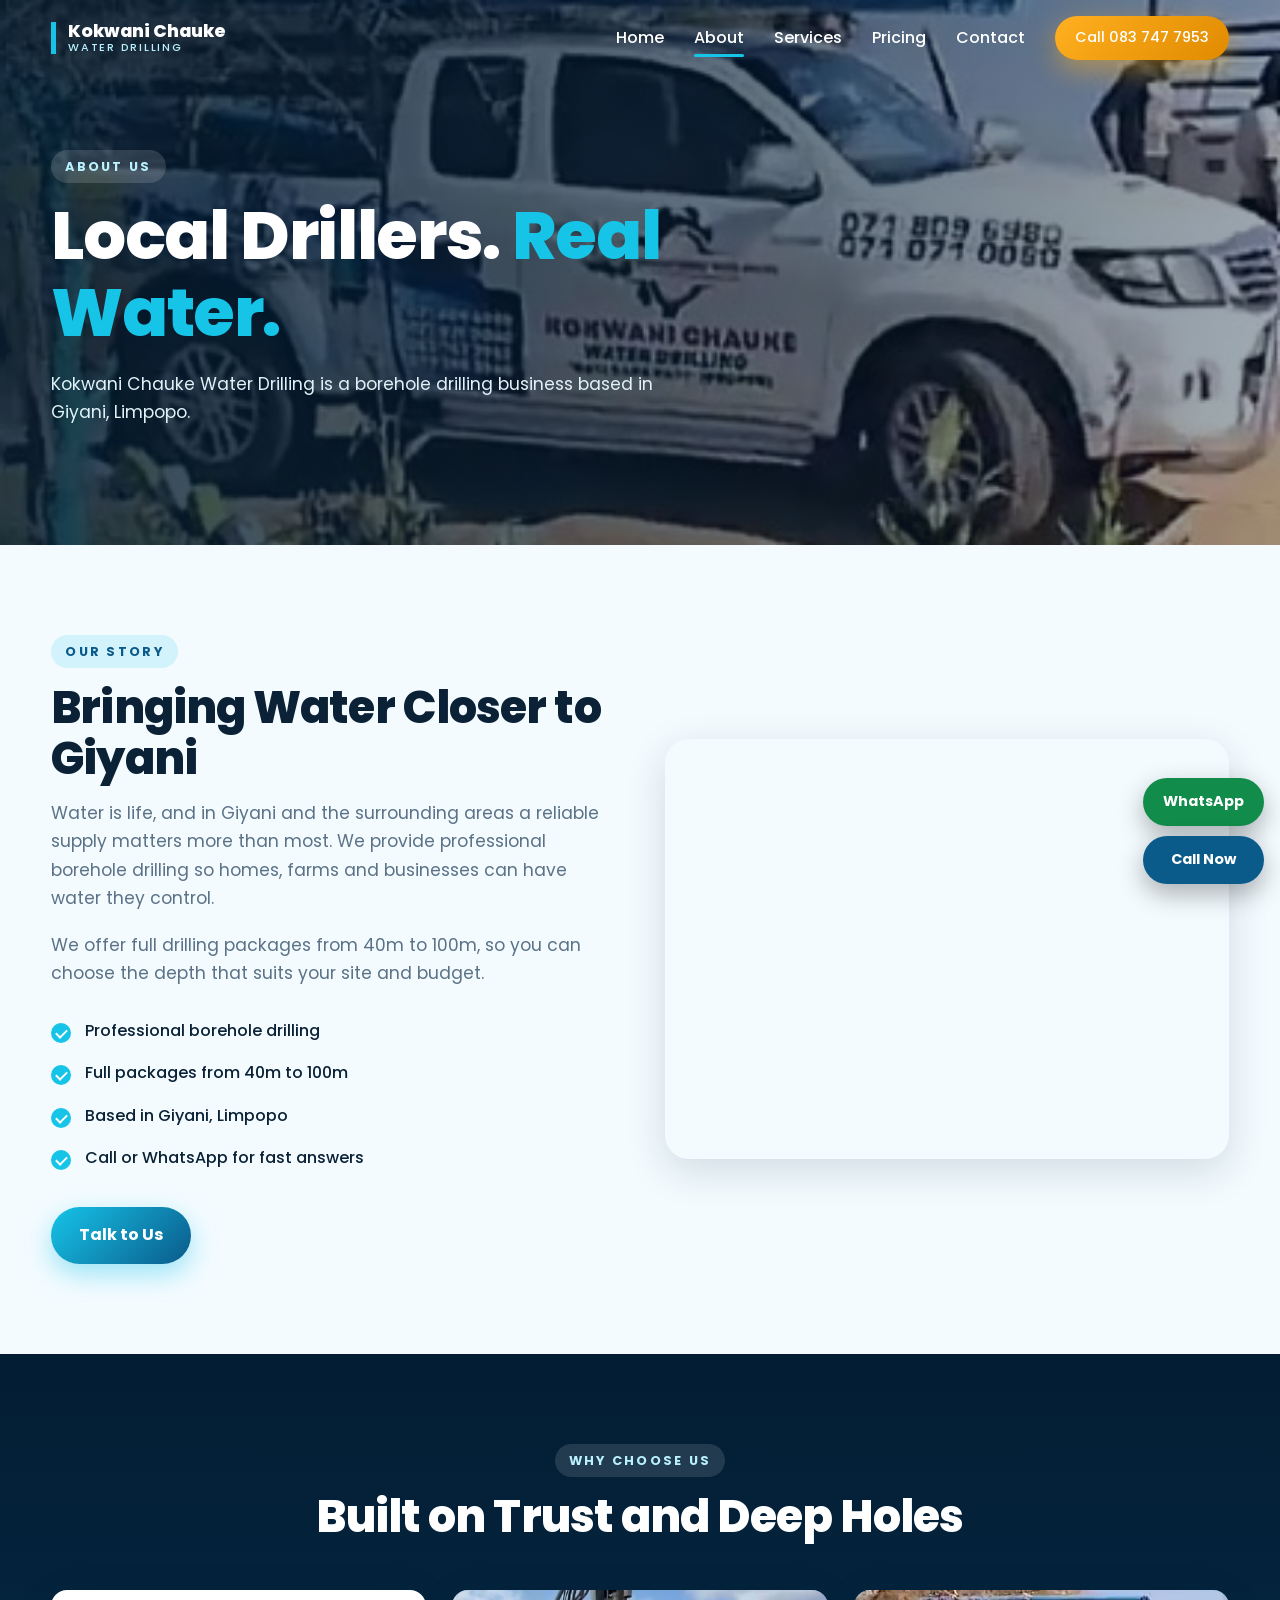
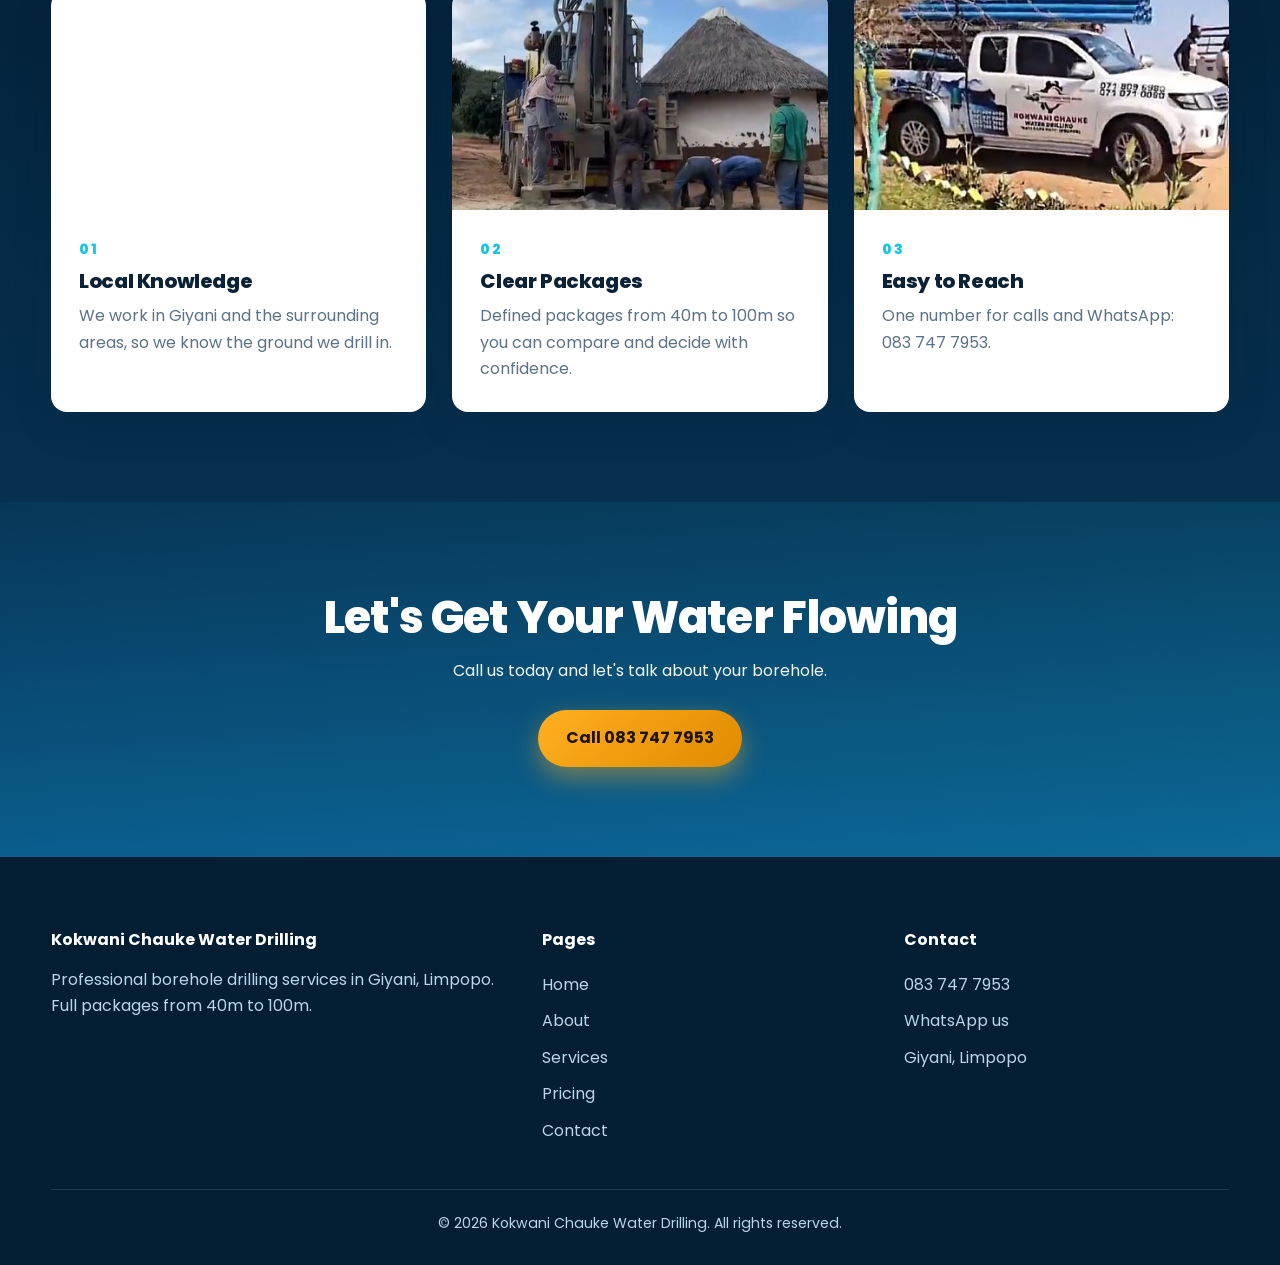
==== about.html @ da3ccd1d "Update images and content in about.html" ====
<!DOCTYPE html>
<html lang="en">
<head>
<meta charset="UTF-8">
<meta name="viewport" content="width=device-width, initial-scale=1.0">
<title>About Us | Kokwani Chauke Water Drilling, Giyani</title>
<meta name="description" content="Meet Kokwani Chauke Water Drilling, professional borehole drillers serving Giyani, Limpopo. Call 083 747 7953.">
<meta property="og:title" content="About Us | Kokwani Chauke Water Drilling, Giyani">
<meta property="og:description" content="Meet Kokwani Chauke Water Drilling, professional borehole drillers serving Giyani, Limpopo. Call 083 747 7953.">
<meta property="og:type" content="website">
<meta name="theme-color" content="#031d33">
<link rel="preconnect" href="https://fonts.googleapis.com">
<link rel="preconnect" href="https://fonts.gstatic.com" crossorigin>
<link href="https://fonts.googleapis.com/css2?family=Poppins:wght@400;500;600;700;800&display=swap" rel="stylesheet">
<style>
/* Kokwani Chauke Water Drilling - styles (photo-based, no emoji) */
:root{--deep:#031d33;--navy:#06304f;--ocean:#0a5a8a;--aqua:#16c4e8;--foam:#b9f1ff;--amber:#ffb020;--amber-d:#e08a00;--ink:#0b2236;--muted:#5b7287;--bg:#f3fbff;--radius:16px;--shadow:0 12px 40px rgba(3,29,51,.14)}
*{box-sizing:border-box;margin:0;padding:0}
html{scroll-behavior:smooth}
body{font-family:'Poppins',system-ui,-apple-system,Segoe UI,Roboto,sans-serif;color:var(--ink);background:var(--bg);line-height:1.65;overflow-x:hidden}
img{max-width:100%;display:block}
a{color:inherit;text-decoration:none}
ul{list-style:none}
.container{width:min(1180px,92%);margin-inline:auto}
section{padding:90px 0;position:relative}
h1,h2,h3{line-height:1.15;font-weight:800;letter-spacing:-.02em}
h2{font-size:clamp(1.8rem,4.5vw,2.8rem);margin-bottom:14px}
.eyebrow{display:inline-block;font-weight:700;font-size:.8rem;letter-spacing:.18em;text-transform:uppercase;color:var(--ocean);background:rgba(22,196,232,.15);padding:6px 14px;border-radius:99px;margin-bottom:14px}
.lead{color:var(--muted);font-size:1.08rem;max-width:640px}
.center{text-align:center}.center .lead{margin-inline:auto}

/* Photo blocks: real image from images/ folder, gradient shows only if the file is missing */
.ph{background:var(--img) center/cover no-repeat,linear-gradient(135deg,var(--navy),var(--ocean))}

.btn{position:relative;overflow:hidden;display:inline-flex;align-items:center;justify-content:center;padding:15px 28px;border-radius:99px;font-weight:700;border:0;cursor:pointer;font-size:1rem;font-family:inherit;transition:transform .25s,box-shadow .25s}
.btn:hover{transform:translateY(-3px)}
.btn-primary{background:linear-gradient(135deg,var(--amber),var(--amber-d));color:#201300;box-shadow:0 10px 26px rgba(255,176,32,.45)}
.btn-aqua{background:linear-gradient(135deg,var(--aqua),var(--ocean));color:#fff;box-shadow:0 10px 26px rgba(22,196,232,.4)}
.btn-ghost{background:rgba(255,255,255,.12);color:#fff;border:2px solid rgba(255,255,255,.6)}
.ripple{position:absolute;border-radius:50%;background:rgba(255,255,255,.55);transform:scale(0);animation:ripple .6s linear;pointer-events:none}
@keyframes ripple{to{transform:scale(4);opacity:0}}

header{position:fixed;inset:0 0 auto 0;z-index:100;transition:background .3s,box-shadow .3s,padding .3s;padding:16px 0}
header.scrolled{background:rgba(3,29,51,.94);backdrop-filter:blur(12px);box-shadow:0 6px 30px rgba(0,0,0,.25);padding:10px 0}
.nav{display:flex;align-items:center;justify-content:space-between;gap:20px}
.logo{color:#fff;font-weight:800;font-size:1.1rem;line-height:1.1;border-left:5px solid var(--aqua);padding-left:12px}
.logo small{display:block;font-weight:500;font-size:.68rem;letter-spacing:.16em;color:var(--foam);text-transform:uppercase}
.menu{display:flex;align-items:center;gap:30px}
.menu a{color:#fff;font-weight:500;position:relative;padding:4px 0}
.menu a:not(.btn)::after{content:"";position:absolute;left:0;bottom:-2px;height:3px;width:0;border-radius:3px;background:var(--aqua);transition:width .3s}
.menu a:not(.btn):hover::after,.menu a.active::after{width:100%}
.menu .btn{padding:10px 20px;font-size:.9rem}
.burger{display:none;background:none;border:0;cursor:pointer;width:44px;height:44px;position:relative;z-index:120}
.burger span{position:absolute;left:9px;right:9px;height:3px;border-radius:3px;background:#fff;transition:.3s}
.burger span:nth-child(1){top:14px}.burger span:nth-child(2){top:21px}.burger span:nth-child(3){top:28px}
.burger.open span:nth-child(1){top:21px;transform:rotate(45deg)}
.burger.open span:nth-child(2){opacity:0}
.burger.open span:nth-child(3){top:21px;transform:rotate(-45deg)}

/* Hero with real photo background */
.hero{min-height:100vh;display:flex;align-items:center;color:#fff;padding:140px 0 110px;position:relative;
  background:linear-gradient(105deg,rgba(3,29,51,.88) 0%,rgba(3,29,51,.62) 55%,rgba(3,29,51,.35) 100%),var(--img) center/cover no-repeat,linear-gradient(160deg,var(--deep),var(--ocean))}
.page-hero{min-height:52vh;padding:150px 0 90px}
.hero .container{position:relative;z-index:2}
.hero h1{font-size:clamp(2.2rem,6vw,4.2rem);margin-bottom:18px;max-width:780px}
.hero h1 .grad{color:var(--aqua)}
.hero p.lead{color:#e1f1f8;margin-bottom:28px}
.hero .eyebrow{background:rgba(255,255,255,.14);color:var(--foam)}
.hero-cta{display:flex;flex-wrap:wrap;gap:14px}
.badges{display:flex;flex-wrap:wrap;gap:12px;margin-top:30px}
.badges span{background:rgba(255,255,255,.12);border:1px solid rgba(255,255,255,.25);padding:8px 16px;border-radius:99px;font-size:.88rem}

.stats{background:linear-gradient(135deg,var(--navy),var(--ocean));color:#fff;padding:50px 0}
.stats-grid{display:grid;grid-template-columns:repeat(4,1fr);gap:20px;text-align:center}
.stat b{display:block;font-size:clamp(2rem,5vw,3.2rem);color:var(--amber);font-weight:800}
.stat span{color:#cfeaf6;font-size:.95rem}

.grid{display:grid;gap:26px}
.g3{grid-template-columns:repeat(3,1fr)}.g2{grid-template-columns:repeat(2,1fr)}.g4{grid-template-columns:repeat(4,1fr)}
.card{background:#fff;border-radius:var(--radius);box-shadow:var(--shadow);overflow:hidden;transition:transform .35s,box-shadow .35s}
.card:hover{transform:translateY(-8px);box-shadow:0 24px 60px rgba(10,90,138,.25)}
.card .ph{height:220px;transition:transform .6s}
.card:hover .ph{transform:scale(1.05)}
.card .imgwrap{overflow:hidden}
.card .body{padding:26px 28px 30px}
.card h3{font-size:1.25rem;margin-bottom:10px}
.card p{color:var(--muted)}
.num{display:inline-block;font-weight:800;color:var(--aqua);font-size:.9rem;letter-spacing:.14em;margin-bottom:8px}
.dark{background:linear-gradient(180deg,var(--deep),var(--navy));color:#fff}
.dark .lead{color:#b8d7e8}
.dark .eyebrow{background:rgba(255,255,255,.12);color:var(--foam)}

.steps{display:grid;grid-template-columns:repeat(4,1fr);gap:24px;counter-reset:s}
.step{background:rgba(255,255,255,.07);border:1px solid rgba(255,255,255,.15);padding:34px 24px 26px;border-radius:var(--radius);counter-increment:s;position:relative;transition:.3s}
.step:hover{background:rgba(255,255,255,.14);transform:translateY(-6px)}
.step::before{content:counter(s);position:absolute;top:-20px;left:22px;width:42px;height:42px;border-radius:50%;background:var(--amber);color:#201300;font-weight:800;display:grid;place-items:center}
.step h3{margin:6px 0 8px;font-size:1.15rem}
.step p{color:#b8d7e8;font-size:.95rem}

/* Gallery */
.gallery{display:grid;grid-template-columns:repeat(4,1fr);gap:16px;margin-top:44px}
.gallery .ph{height:300px;border-radius:var(--radius);box-shadow:var(--shadow);transition:transform .4s}
.gallery .ph:hover{transform:scale(1.03)}

/* Pricing */
.price{text-align:center;padding:34px 24px;position:relative}
.price.featured{background:linear-gradient(180deg,var(--navy),var(--ocean));color:#fff;transform:scale(1.04)}
.price.featured p,.price.featured li{color:#d6ecf7}
.price.featured:hover{transform:scale(1.04) translateY(-8px)}
.ribbon{position:absolute;top:18px;right:-38px;background:var(--amber);color:#201300;font-weight:800;font-size:.75rem;padding:6px 44px;transform:rotate(40deg);letter-spacing:.08em}
.depth{font-size:3.4rem;font-weight:800;color:var(--ocean)}
.price.featured .depth{color:var(--amber)}
.depth small{font-size:1.2rem}
.bar{height:8px;border-radius:8px;background:rgba(10,90,138,.15);margin:10px auto 18px;width:70%;overflow:hidden}
.bar i{display:block;height:100%;width:var(--w);background:linear-gradient(90deg,var(--aqua),var(--ocean))}
.price.featured .bar{background:rgba(255,255,255,.2)}
.amount{font-size:1.5rem;font-weight:800;margin:8px 0}
.price ul{text-align:left;margin:18px 0 24px}
.price li{padding:8px 0 8px 22px;position:relative;border-bottom:1px dashed rgba(91,114,135,.25);color:var(--muted)}
.price li::before{content:"";position:absolute;left:0;top:17px;width:8px;height:8px;border-radius:50%;background:var(--aqua)}
.note{background:#fff7e0;border-left:5px solid var(--amber);padding:16px 20px;border-radius:12px;color:#5a4300;margin-top:36px}

.cta{background:linear-gradient(rgba(6,48,79,.86),rgba(10,90,138,.86)),var(--img) center/cover no-repeat,linear-gradient(135deg,var(--ocean),var(--aqua));color:#fff;text-align:center}
.cta p{margin-bottom:26px;opacity:.95}
.cta .btn+.btn{margin-left:10px}

.split{display:grid;grid-template-columns:1fr 1fr;gap:50px;align-items:center}
.visual{border-radius:24px;min-height:420px;box-shadow:var(--shadow)}
.checks li{padding:8px 0 8px 34px;position:relative;font-weight:500}
.checks li::before{content:"";position:absolute;left:0;top:13px;width:20px;height:20px;border-radius:50%;background:var(--aqua)}
.checks li::after{content:"";position:absolute;left:7px;top:17px;width:5px;height:9px;border:solid #fff;border-width:0 2px 2px 0;transform:rotate(45deg)}

.contact-grid{display:grid;grid-template-columns:.9fr 1.1fr;gap:34px}
.info-item{padding:18px 0;border-bottom:1px solid rgba(91,114,135,.2)}
.info-item b{display:block;color:var(--ocean);text-transform:uppercase;font-size:.78rem;letter-spacing:.14em}
.info-item a,.info-item span{font-size:1.2rem;font-weight:600}
.formcard{padding:32px}
form{display:grid;gap:16px}
label{font-weight:600;font-size:.9rem}
input,select,textarea{width:100%;padding:14px 16px;border-radius:12px;border:2px solid #d5e6ef;font:inherit;background:#fff;transition:border .25s,box-shadow .25s}
input:focus,select:focus,textarea:focus{outline:0;border-color:var(--aqua);box-shadow:0 0 0 4px rgba(22,196,232,.2)}
textarea{min-height:130px;resize:vertical}
.row{display:grid;grid-template-columns:1fr 1fr;gap:16px}

footer{background:var(--deep);color:#b8d7e8;padding:70px 0 30px}
.foot-grid{display:grid;grid-template-columns:1.4fr 1fr 1fr;gap:36px}
footer h4{color:#fff;margin-bottom:14px}
footer li{padding:5px 0}
footer a:hover{color:var(--aqua)}
.copy{border-top:1px solid rgba(255,255,255,.12);margin-top:40px;padding-top:22px;text-align:center;font-size:.88rem}

.float{position:fixed;right:16px;bottom:16px;z-index:90;display:flex;flex-direction:column;gap:10px}
.float a{padding:12px 20px;border-radius:99px;font-weight:700;font-size:.9rem;color:#fff;text-align:center;box-shadow:0 10px 26px rgba(0,0,0,.3);transition:transform .25s}
.float a:hover{transform:scale(1.06)}
.fw{background:#128c4a}.fc{background:var(--ocean)}

.reveal{opacity:0;transform:translateY(40px);transition:opacity .8s,transform .8s}
.reveal.l{transform:translateX(-50px)}.reveal.r{transform:translateX(50px)}
.reveal.in{opacity:1;transform:none}
.d1{transition-delay:.1s}.d2{transition-delay:.2s}.d3{transition-delay:.3s}

@media(max-width:980px){
  .split,.contact-grid{grid-template-columns:1fr}
  .g3,.g4,.steps,.gallery{grid-template-columns:repeat(2,1fr)}
  .stats-grid{grid-template-columns:repeat(2,1fr)}
  .foot-grid{grid-template-columns:1fr 1fr}
  .price.featured{transform:none}.price.featured:hover{transform:translateY(-8px)}
}
@media(max-width:760px){
  section{padding:64px 0}
  .burger{display:block}
  .menu{position:fixed;inset:0 0 0 auto;width:min(82%,330px);background:var(--deep);flex-direction:column;align-items:flex-start;justify-content:center;gap:22px;padding:40px 32px;transform:translateX(100%);transition:transform .4s;box-shadow:-20px 0 60px rgba(0,0,0,.5)}
  .menu.open{transform:none}
  .menu a{font-size:1.15rem}
  .hero{padding:120px 0 80px;min-height:auto}
  .g3,.g2,.g4,.steps,.row,.foot-grid,.gallery{grid-template-columns:1fr}
  .btn{width:100%}
  .hero-cta{flex-direction:column}
  .cta .btn+.btn{margin:12px 0 0}
  .visual{min-height:300px}
  .float{flex-direction:row;left:12px;right:12px;bottom:12px}
  .float a{flex:1}
}
@media(prefers-reduced-motion:reduce){*{animation:none!important;transition:none!important}.reveal{opacity:1;transform:none}}


.ptable{max-width:860px;margin:0 auto;background:#fff;border-radius:22px;box-shadow:var(--shadow);overflow:hidden;border:1px solid #d5e6ef}
.phead{display:flex;justify-content:space-between;gap:12px;background:linear-gradient(135deg,var(--navy),var(--ocean));color:#fff;padding:20px 28px;font-weight:700;text-transform:uppercase;letter-spacing:.08em;font-size:.85rem}
.prow{display:flex;justify-content:space-between;align-items:center;gap:12px;padding:20px 28px;border-top:1px solid #e6f0f5;font-weight:700;transition:background .25s,padding .25s}
.prow:nth-child(odd){background:#f8fcfe}
.prow:hover{background:#e8f8fd;padding-left:34px}
.prow.pop{background:#fff6e0;border-left:6px solid var(--amber)}
.pd em{font-style:normal;background:var(--amber);color:#201300;font-size:.72rem;padding:3px 10px;border-radius:99px;margin-left:10px;letter-spacing:.05em;text-transform:uppercase;vertical-align:middle}
.pp{color:var(--ocean);font-size:1.2rem;white-space:nowrap}
.prow.pop .pp{color:var(--amber-d)}
.pinc{padding:26px 28px 30px;border-top:2px solid #d5e6ef;background:#fbfeff}
.pinc h4{text-transform:uppercase;letter-spacing:.08em;font-size:.9rem;margin-bottom:12px}
.pgrid{display:grid;grid-template-columns:1fr 1fr;gap:4px 24px}
.pgrid li{padding:6px 0 6px 28px;position:relative;color:var(--muted)}
.pgrid li::before{content:"";position:absolute;left:0;top:11px;width:16px;height:16px;border-radius:50%;background:var(--aqua)}
.pgrid li::after{content:"";position:absolute;left:5px;top:14px;width:4px;height:8px;border:solid #fff;border-width:0 2px 2px 0;transform:rotate(45deg)}
.pnote{margin-top:14px;background:#fff;border:1px solid #d5e6ef;border-radius:12px;padding:10px 16px;font-size:.9rem;color:var(--muted)}
.tgrid{display:grid;grid-template-columns:repeat(2,1fr);gap:26px;margin-top:48px}
.tcard{background:#fff;color:var(--ink);border-radius:var(--radius);padding:30px;box-shadow:var(--shadow);transition:transform .35s}
.tcard:hover{transform:translateY(-6px)}
.tcard blockquote{font-style:italic;color:var(--muted);margin:14px 0 20px}
.tcard figcaption b{display:block}
.tcard figcaption span{color:var(--muted);font-size:.9rem}
.stars{display:flex;gap:4px}
.stars i{width:22px;height:22px;background:var(--amber);clip-path:polygon(50% 0,62% 36%,100% 38%,70% 60%,81% 96%,50% 74%,19% 96%,30% 60%,0 38%,38% 36%)}
@media(max-width:760px){.pgrid,.tgrid{grid-template-columns:1fr}.phead,.prow{padding:16px 18px}.pinc{padding:22px 18px}.pd em{display:inline-block;margin:6px 0 0 0}.prow:hover{padding-left:18px}.ptable{border-radius:16px}}
@media(max-width:760px){.btn+.btn{margin-left:0!important;margin-top:12px}}
</style>
</head>
<body>
<header>
  <div class="container nav">
    <a href="index.html" class="logo">Kokwani Chauke<small>Water Drilling</small></a>
    <button class="burger" aria-label="Menu" aria-expanded="false"><span></span><span></span><span></span></button>
    <nav class="menu"><a href="index.html">Home</a><a href="about.html" class="active">About</a><a href="services.html">Services</a><a href="pricing.html">Pricing</a><a href="contact.html">Contact</a><a href="tel:+27837477953" class="btn btn-primary">Call 083 747 7953</a></nav>
  </div>
</header>
<section class="hero page-hero" style="--img:url(kowanibakie.jpg)">
  <div class="container">
    <span class="eyebrow">About Us</span>
    <h1>Local Drillers. <span class="grad">Real Water.</span></h1>
    <p class="lead">Kokwani Chauke Water Drilling is a borehole drilling business based in Giyani, Limpopo.</p>
  </div>
</section>
<section>
  <div class="container split">
    <div class="reveal l">
      <span class="eyebrow">Our story</span>
      <h2>Bringing Water Closer to Giyani</h2>
      <p class="lead" style="margin-bottom:18px">Water is life, and in Giyani and the surrounding areas a reliable supply matters more than most. We provide professional borehole drilling so homes, farms and businesses can have water they control.</p>
      <p class="lead" style="margin-bottom:22px">We offer full drilling packages from 40m to 100m, so you can choose the depth that suits your site and budget.</p>
      <ul class="checks"><li>Professional borehole drilling</li><li>Full packages from 40m to 100m</li><li>Based in Giyani, Limpopo</li><li>Call or WhatsApp for fast answers</li></ul>
      <div style="margin-top:28px"><a href="contact.html" class="btn btn-aqua">Talk to Us</a></div>
    </div>
    <div class="visual ph reveal r" style="--img:url(kokwaniruckworking 4.jpg)" role="img" aria-label="Water borehole drilling rig"></div>
  </div>
</section>
<section class="dark">
  <div class="container">
    <div class="center reveal"><span class="eyebrow">Why choose us</span><h2>Built on Trust and Deep Holes</h2></div>
    <div class="grid g3" style="margin-top:48px;color:var(--ink)">
      <div class="card reveal "><div class="imgwrap"><div class="ph" style="--img:url(kokwanitruckworking 3.jpg)" role="img" aria-label="Local Knowledge"></div></div><div class="body"><span class="num">01</span><h3>Local Knowledge</h3><p>We work in Giyani and the surrounding areas, so we know the ground we drill in.</p></div></div>
      <div class="card reveal d1"><div class="imgwrap"><div class="ph" style="--img:url(kokwanitruckworking.jpg)" role="img" aria-label="Clear Packages"></div></div><div class="body"><span class="num">02</span><h3>Clear Packages</h3><p>Defined packages from 40m to 100m so you can compare and decide with confidence.</p></div></div>
      <div class="card reveal d2"><div class="imgwrap"><div class="ph" style="--img:url(kowanibakie.jpg)" role="img" aria-label="Easy to Reach"></div></div><div class="body"><span class="num">03</span><h3>Easy to Reach</h3><p>One number for calls and WhatsApp: 083 747 7953.</p></div></div>
    </div>
  </div>
</section>
<section class="cta" style="--img:url(images/cta.jpg)"><div class="container reveal"><h2>Let's Get Your Water Flowing</h2><p>Call us today and let's talk about your borehole.</p><a href="tel:+27837477953" class="btn btn-primary">Call 083 747 7953</a></div></section>
<footer>
  <div class="container foot-grid">
    <div><h4>Kokwani Chauke Water Drilling</h4><p>Professional borehole drilling services in Giyani, Limpopo. Full packages from 40m to 100m.</p></div>
    <div><h4>Pages</h4><ul><li><a href="index.html">Home</a></li><li><a href="about.html">About</a></li><li><a href="services.html">Services</a></li><li><a href="pricing.html">Pricing</a></li><li><a href="contact.html">Contact</a></li></ul></div>
    <div><h4>Contact</h4><ul><li><a href="tel:+27837477953">083 747 7953</a></li><li><a href="https://wa.me/27837477953">WhatsApp us</a></li><li>Giyani, Limpopo</li></ul></div>
  </div>
  <div class="container copy">&copy; <span id="year">2026</span> Kokwani Chauke Water Drilling. All rights reserved.</div>
</footer>
<div class="float"><a class="fw" href="https://wa.me/27837477953">WhatsApp</a><a class="fc" href="tel:+27837477953">Call Now</a></div>
<script>
/* Kokwani Chauke Water Drilling - scripts */
(function(){
  var PHONE_WA = '27837477953';
  var header = document.querySelector('header');
  function onScroll(){ if(header) header.classList.toggle('scrolled', window.scrollY > 40); }
  window.addEventListener('scroll', onScroll, {passive:true}); onScroll();

  var burger = document.querySelector('.burger'), menu = document.querySelector('.menu');
  if(burger && menu){
    burger.addEventListener('click', function(){
      burger.classList.toggle('open'); menu.classList.toggle('open');
      burger.setAttribute('aria-expanded', menu.classList.contains('open'));
    });
    menu.querySelectorAll('a').forEach(function(a){
      a.addEventListener('click', function(){ burger.classList.remove('open'); menu.classList.remove('open'); });
    });
  }

  var io = ('IntersectionObserver' in window) ? new IntersectionObserver(function(es){
    es.forEach(function(e){ if(e.isIntersecting){ e.target.classList.add('in'); io.unobserve(e.target); } });
  }, {threshold:.15}) : null;
  document.querySelectorAll('.reveal').forEach(function(el){ if(io) io.observe(el); else el.classList.add('in'); });

  var cio = ('IntersectionObserver' in window) ? new IntersectionObserver(function(es){
    es.forEach(function(e){
      if(!e.isIntersecting) return;
      var el = e.target, end = +el.dataset.count, suf = el.dataset.suffix || '', n = 0, step = Math.max(1, Math.ceil(end/60));
      var t = setInterval(function(){ n += step; if(n >= end){ n = end; clearInterval(t); } el.textContent = n + suf; }, 25);
      cio.unobserve(el);
    });
  }, {threshold:.5}) : null;
  document.querySelectorAll('[data-count]').forEach(function(el){
    if(cio) cio.observe(el); else el.textContent = el.dataset.count + (el.dataset.suffix || '');
  });

  document.querySelectorAll('.btn').forEach(function(b){
    b.addEventListener('click', function(ev){
      var r = b.getBoundingClientRect(), s = Math.max(r.width, r.height), sp = document.createElement('span');
      sp.className = 'ripple';
      sp.style.cssText = 'width:'+s+'px;height:'+s+'px;left:'+(ev.clientX-r.left-s/2)+'px;top:'+(ev.clientY-r.top-s/2)+'px';
      b.appendChild(sp); setTimeout(function(){ sp.remove(); }, 650);
    });
  });

  var form = document.getElementById('quoteForm');
  if(form){
    var p = new URLSearchParams(location.search).get('package'), sel = document.getElementById('package');
    if(p && sel){ for(var i=0;i<sel.options.length;i++){ if(sel.options[i].text===p) sel.selectedIndex=i; } }
    form.addEventListener('submit', function(e){
      e.preventDefault();
      var f = new FormData(form);
      var msg = 'Hello Kokwani Chauke Water Drilling,%0A%0A' +
        'Name: ' + encodeURIComponent(f.get('name')) + '%0A' +
        'Phone: ' + encodeURIComponent(f.get('phone')) + '%0A' +
        'Location: ' + encodeURIComponent(f.get('location')) + '%0A' +
        'Package: ' + encodeURIComponent(f.get('package')) + '%0A' +
        'Message: ' + encodeURIComponent(f.get('message'));
      window.open('https://wa.me/' + PHONE_WA + '?text=' + msg, '_blank');
    });
  }
  var y = document.getElementById('year'); if(y) y.textContent = new Date().getFullYear();
})();

</script>
</body>
</html>
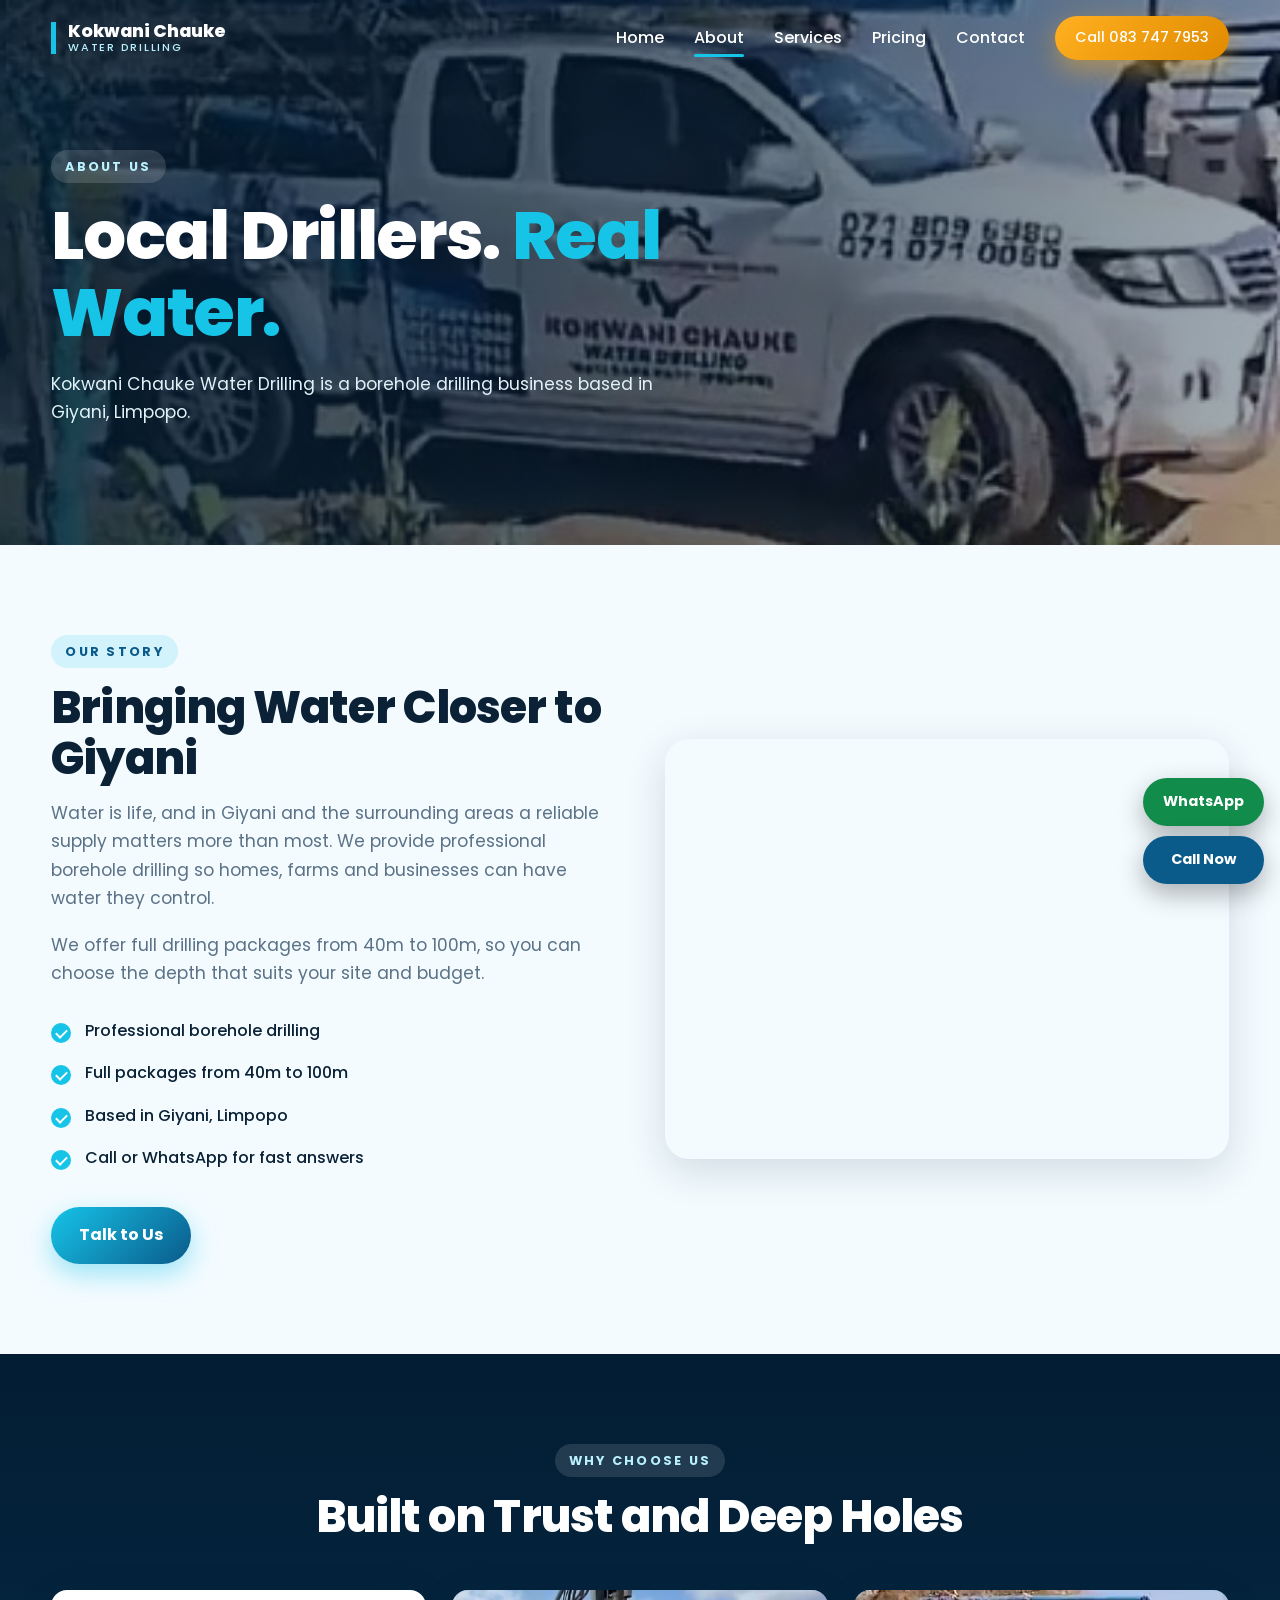
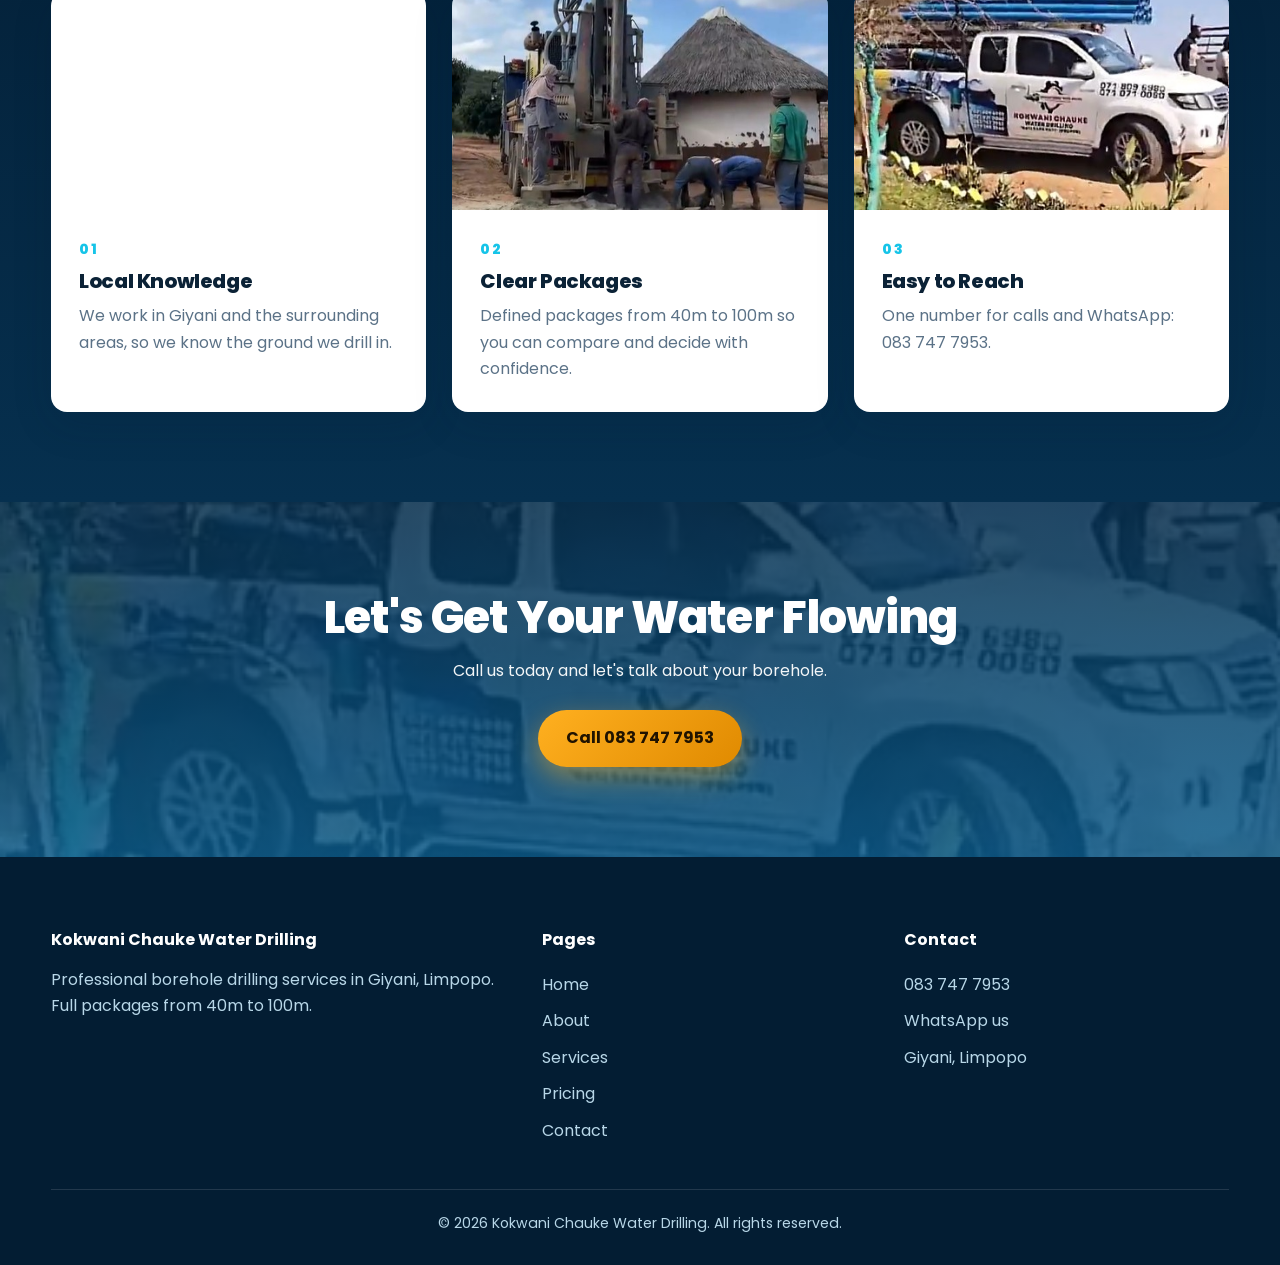
==== commit a4973fff: "Update CTA section background image in about.html" ====
--- a/about.html
+++ b/about.html
@@ -250,7 +250,7 @@
     </div>
   </div>
 </section>
-<section class="cta" style="--img:url(images/cta.jpg)"><div class="container reveal"><h2>Let's Get Your Water Flowing</h2><p>Call us today and let's talk about your borehole.</p><a href="tel:+27837477953" class="btn btn-primary">Call 083 747 7953</a></div></section>
+<section class="cta" style="--img:url(kowanibakie.jpg)"><div class="container reveal"><h2>Let's Get Your Water Flowing</h2><p>Call us today and let's talk about your borehole.</p><a href="tel:+27837477953" class="btn btn-primary">Call 083 747 7953</a></div></section>
 <footer>
   <div class="container foot-grid">
     <div><h4>Kokwani Chauke Water Drilling</h4><p>Professional borehole drilling services in Giyani, Limpopo. Full packages from 40m to 100m.</p></div>
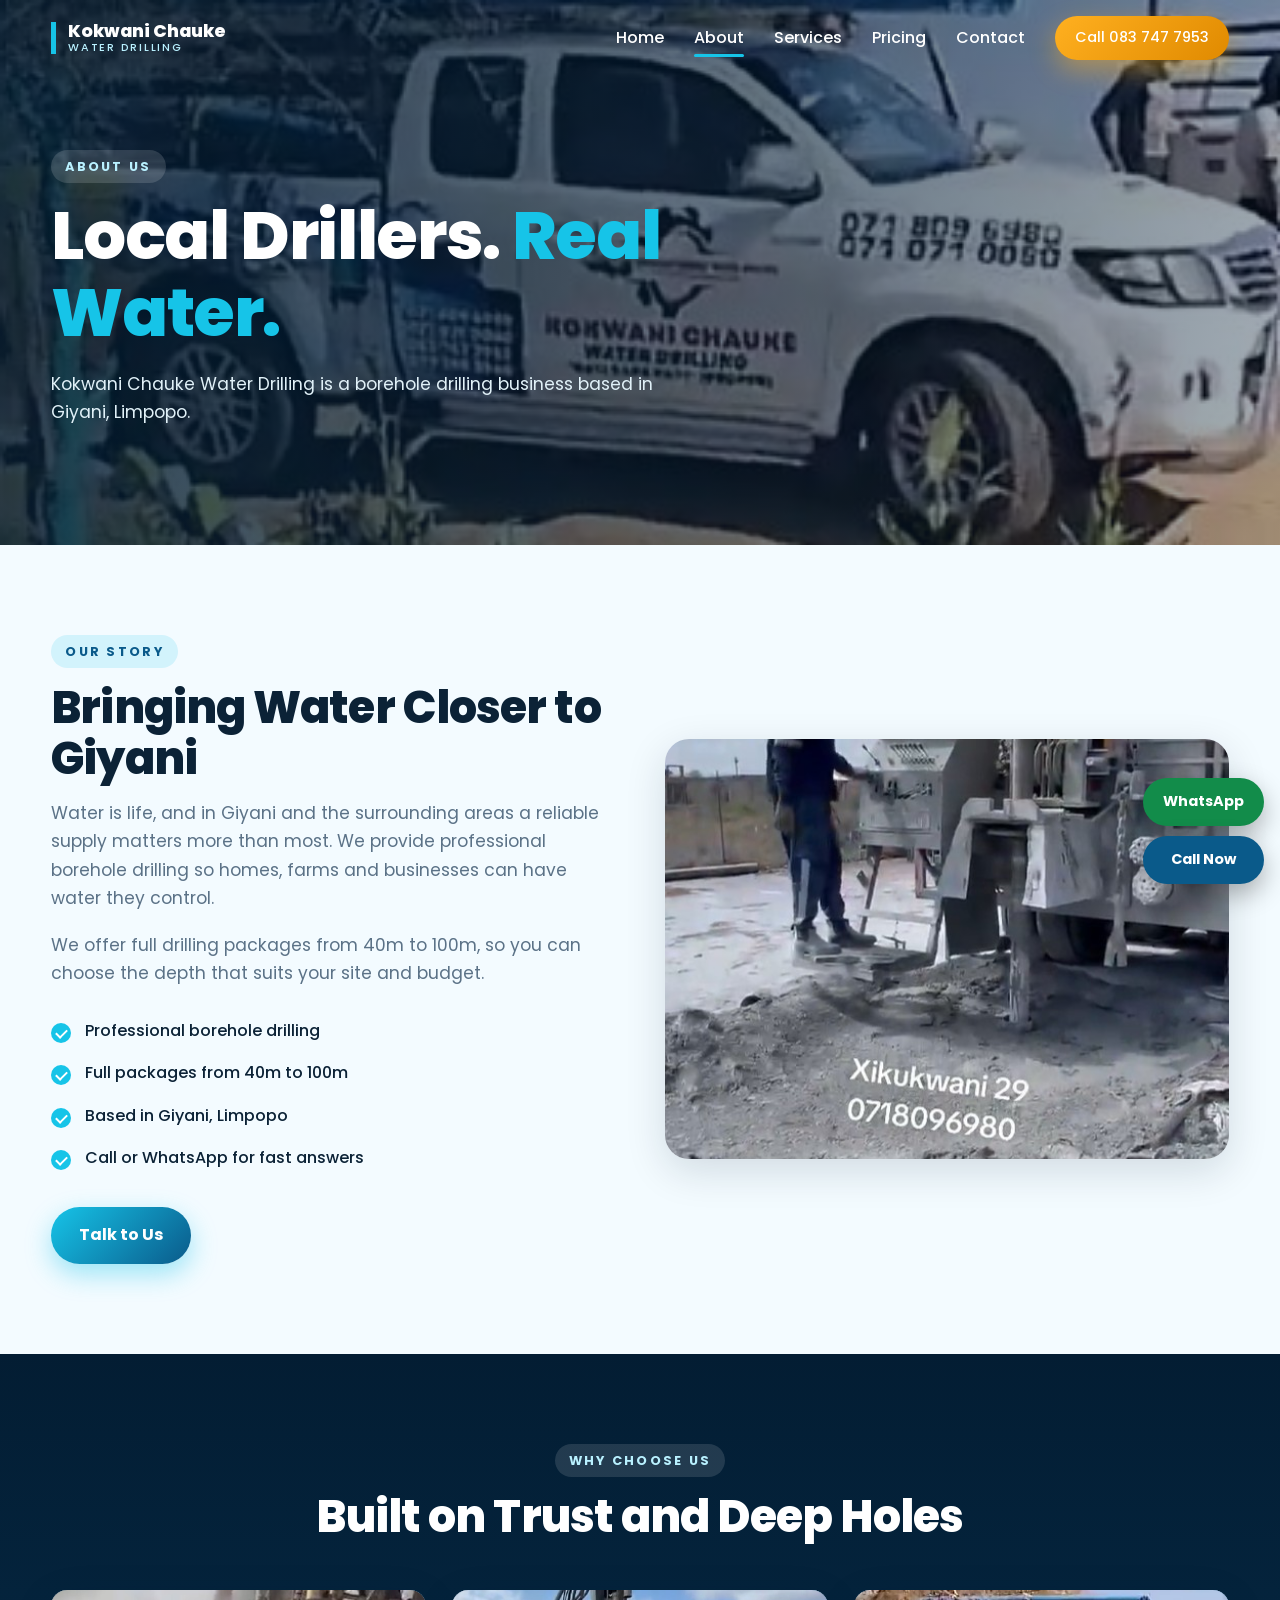
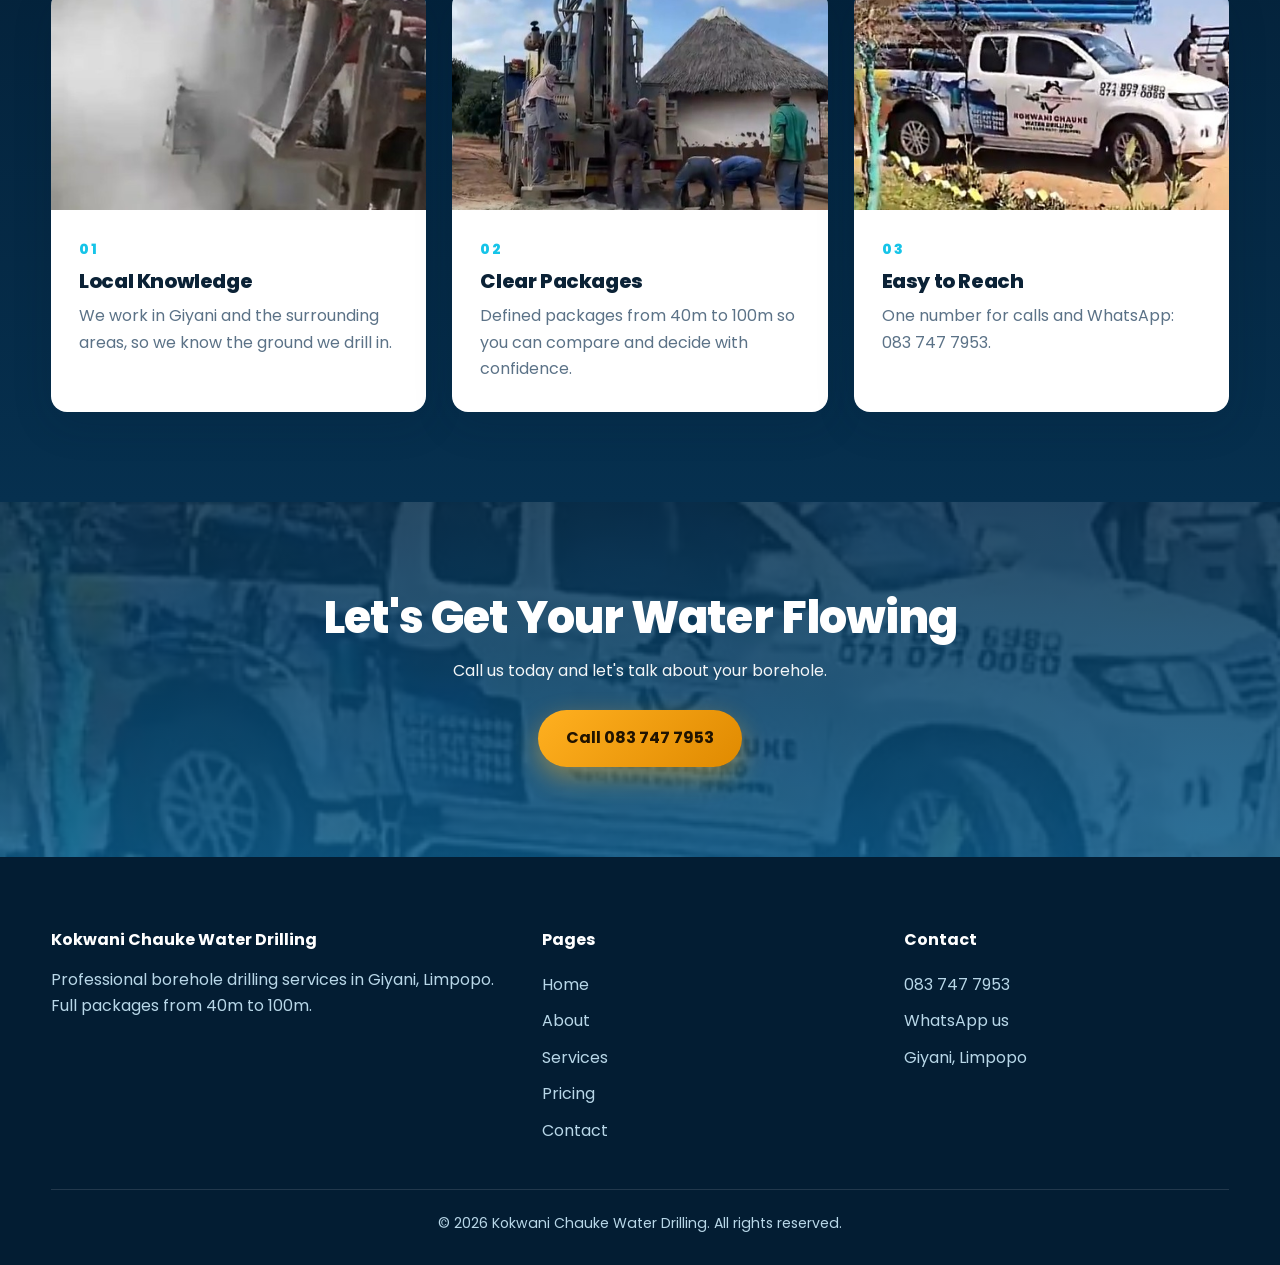
==== commit 69f3fbd5: "Update image references in about.html" ====
--- a/about.html
+++ b/about.html
@@ -237,14 +237,14 @@
       <ul class="checks"><li>Professional borehole drilling</li><li>Full packages from 40m to 100m</li><li>Based in Giyani, Limpopo</li><li>Call or WhatsApp for fast answers</li></ul>
       <div style="margin-top:28px"><a href="contact.html" class="btn btn-aqua">Talk to Us</a></div>
     </div>
-    <div class="visual ph reveal r" style="--img:url(kokwaniruckworking 4.jpg)" role="img" aria-label="Water borehole drilling rig"></div>
+    <div class="visual ph reveal r" style="--img:url(working4.jpg)" role="img" aria-label="Water borehole drilling rig"></div>
   </div>
 </section>
 <section class="dark">
   <div class="container">
     <div class="center reveal"><span class="eyebrow">Why choose us</span><h2>Built on Trust and Deep Holes</h2></div>
     <div class="grid g3" style="margin-top:48px;color:var(--ink)">
-      <div class="card reveal "><div class="imgwrap"><div class="ph" style="--img:url(kokwanitruckworking 3.jpg)" role="img" aria-label="Local Knowledge"></div></div><div class="body"><span class="num">01</span><h3>Local Knowledge</h3><p>We work in Giyani and the surrounding areas, so we know the ground we drill in.</p></div></div>
+      <div class="card reveal "><div class="imgwrap"><div class="ph" style="--img:url(working3.jpg)" role="img" aria-label="Local Knowledge"></div></div><div class="body"><span class="num">01</span><h3>Local Knowledge</h3><p>We work in Giyani and the surrounding areas, so we know the ground we drill in.</p></div></div>
       <div class="card reveal d1"><div class="imgwrap"><div class="ph" style="--img:url(kokwanitruckworking.jpg)" role="img" aria-label="Clear Packages"></div></div><div class="body"><span class="num">02</span><h3>Clear Packages</h3><p>Defined packages from 40m to 100m so you can compare and decide with confidence.</p></div></div>
       <div class="card reveal d2"><div class="imgwrap"><div class="ph" style="--img:url(kowanibakie.jpg)" role="img" aria-label="Easy to Reach"></div></div><div class="body"><span class="num">03</span><h3>Easy to Reach</h3><p>One number for calls and WhatsApp: 083 747 7953.</p></div></div>
     </div>
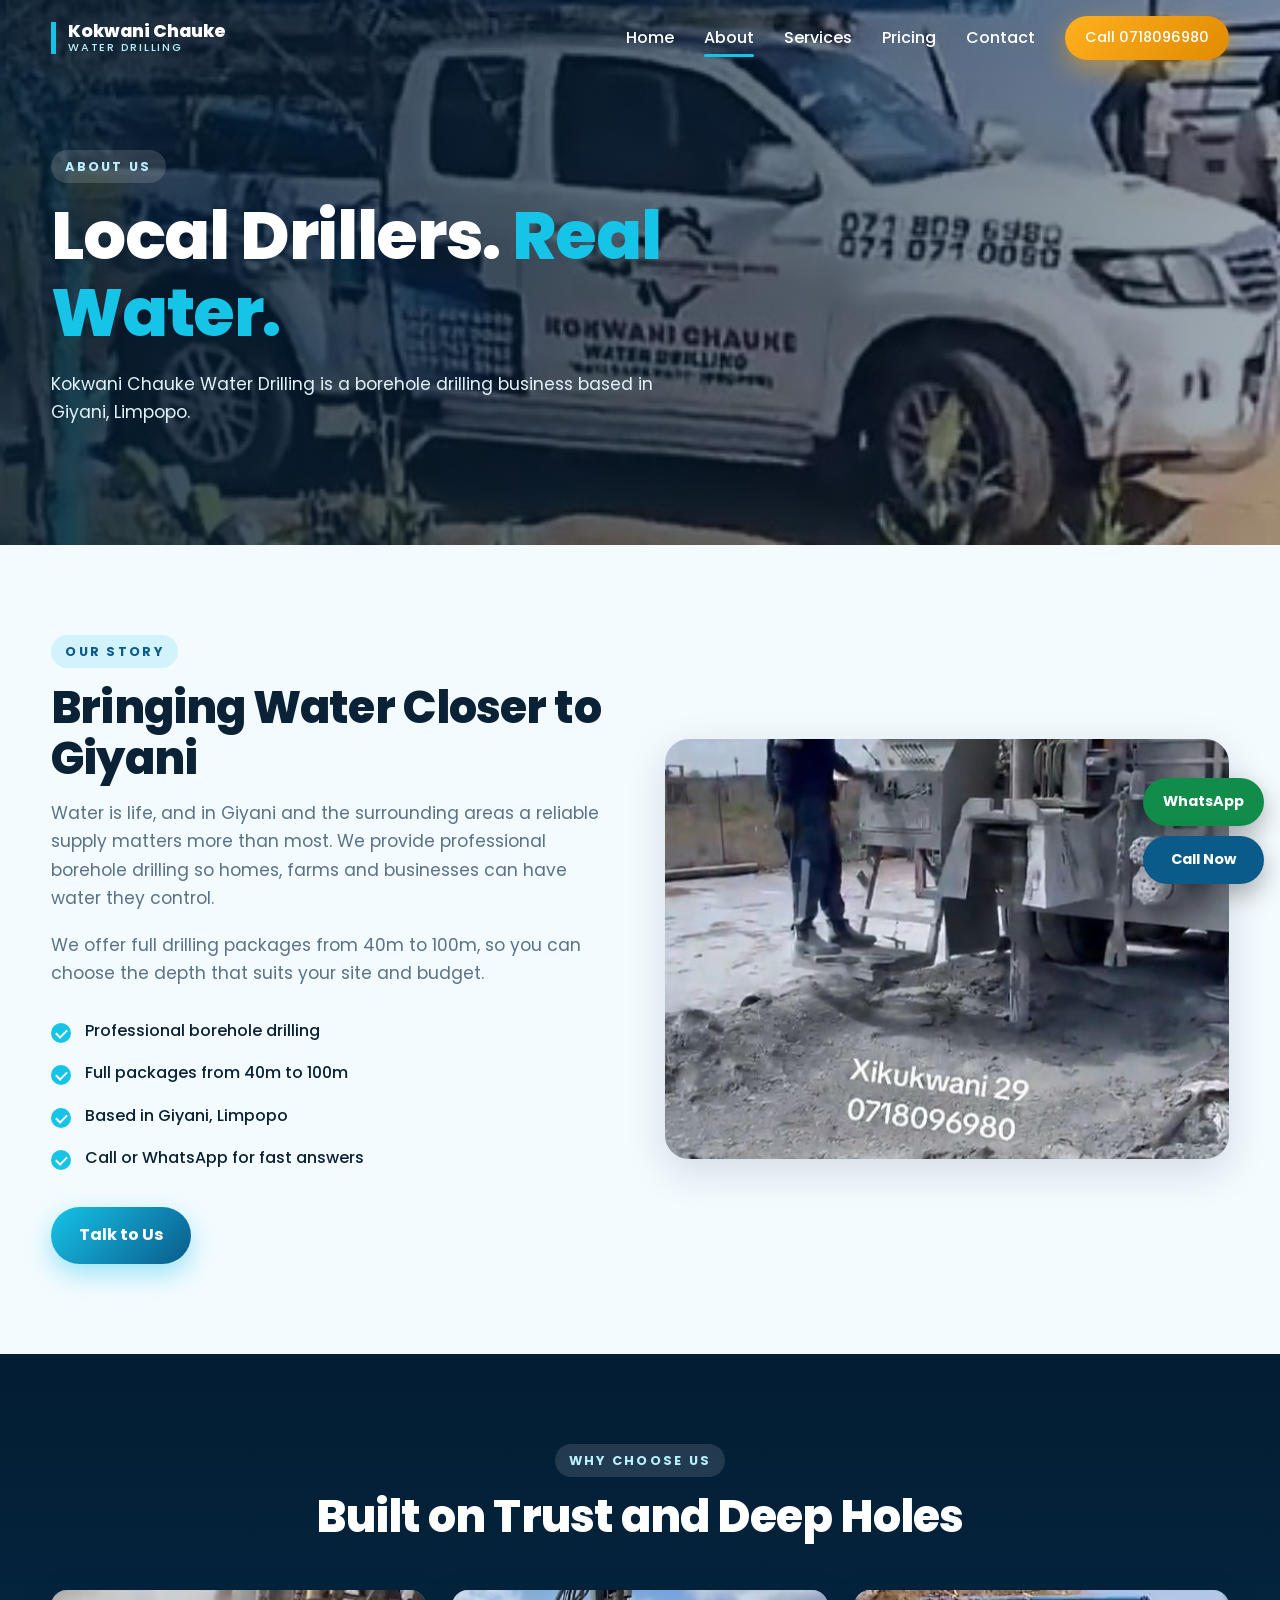
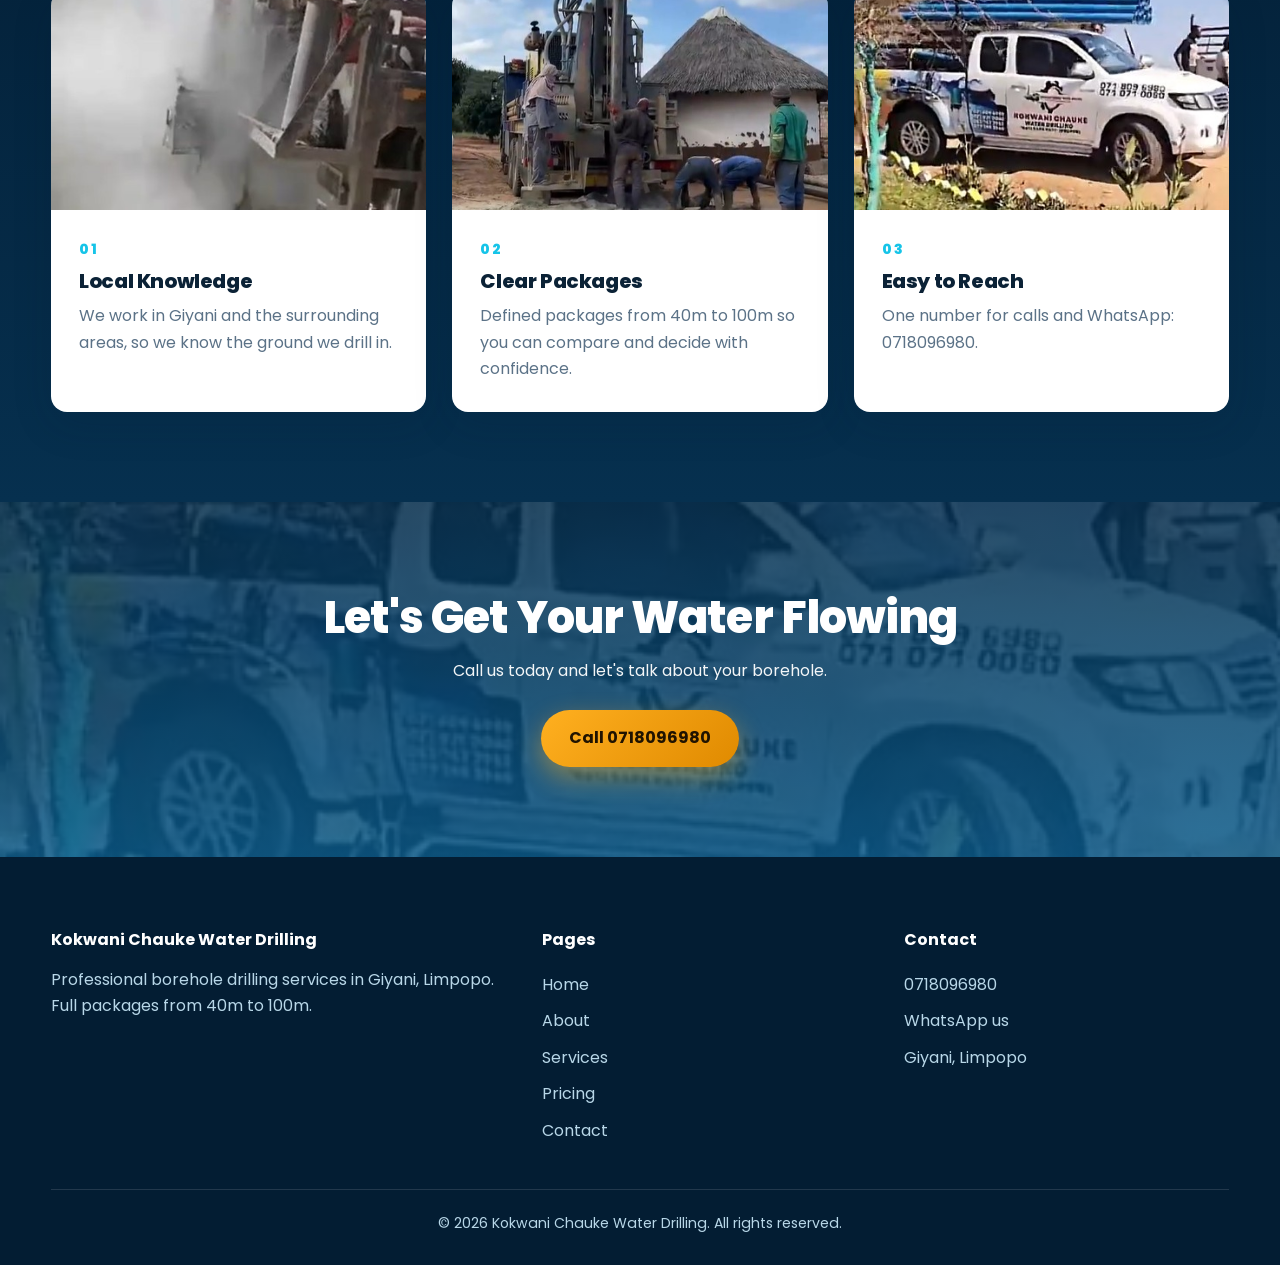
==== commit 228de550: "Update contact numbers in about.html" ====
--- a/about.html
+++ b/about.html
@@ -217,7 +217,7 @@
   <div class="container nav">
     <a href="index.html" class="logo">Kokwani Chauke<small>Water Drilling</small></a>
     <button class="burger" aria-label="Menu" aria-expanded="false"><span></span><span></span><span></span></button>
-    <nav class="menu"><a href="index.html">Home</a><a href="about.html" class="active">About</a><a href="services.html">Services</a><a href="pricing.html">Pricing</a><a href="contact.html">Contact</a><a href="tel:+27837477953" class="btn btn-primary">Call 083 747 7953</a></nav>
+    <nav class="menu"><a href="index.html">Home</a><a href="about.html" class="active">About</a><a href="services.html">Services</a><a href="pricing.html">Pricing</a><a href="contact.html">Contact</a><a href="tel:+27718096980" class="btn btn-primary">Call 0718096980</a></nav>
   </div>
 </header>
 <section class="hero page-hero" style="--img:url(kowanibakie.jpg)">
@@ -246,16 +246,16 @@
     <div class="grid g3" style="margin-top:48px;color:var(--ink)">
       <div class="card reveal "><div class="imgwrap"><div class="ph" style="--img:url(working3.jpg)" role="img" aria-label="Local Knowledge"></div></div><div class="body"><span class="num">01</span><h3>Local Knowledge</h3><p>We work in Giyani and the surrounding areas, so we know the ground we drill in.</p></div></div>
       <div class="card reveal d1"><div class="imgwrap"><div class="ph" style="--img:url(kokwanitruckworking.jpg)" role="img" aria-label="Clear Packages"></div></div><div class="body"><span class="num">02</span><h3>Clear Packages</h3><p>Defined packages from 40m to 100m so you can compare and decide with confidence.</p></div></div>
-      <div class="card reveal d2"><div class="imgwrap"><div class="ph" style="--img:url(kowanibakie.jpg)" role="img" aria-label="Easy to Reach"></div></div><div class="body"><span class="num">03</span><h3>Easy to Reach</h3><p>One number for calls and WhatsApp: 083 747 7953.</p></div></div>
+      <div class="card reveal d2"><div class="imgwrap"><div class="ph" style="--img:url(kowanibakie.jpg)" role="img" aria-label="Easy to Reach"></div></div><div class="body"><span class="num">03</span><h3>Easy to Reach</h3><p>One number for calls and WhatsApp: 0718096980.</p></div></div>
     </div>
   </div>
 </section>
-<section class="cta" style="--img:url(kowanibakie.jpg)"><div class="container reveal"><h2>Let's Get Your Water Flowing</h2><p>Call us today and let's talk about your borehole.</p><a href="tel:+27837477953" class="btn btn-primary">Call 083 747 7953</a></div></section>
+<section class="cta" style="--img:url(kowanibakie.jpg)"><div class="container reveal"><h2>Let's Get Your Water Flowing</h2><p>Call us today and let's talk about your borehole.</p><a href="tel:+27718096980" class="btn btn-primary">Call 0718096980</a></div></section>
 <footer>
   <div class="container foot-grid">
     <div><h4>Kokwani Chauke Water Drilling</h4><p>Professional borehole drilling services in Giyani, Limpopo. Full packages from 40m to 100m.</p></div>
     <div><h4>Pages</h4><ul><li><a href="index.html">Home</a></li><li><a href="about.html">About</a></li><li><a href="services.html">Services</a></li><li><a href="pricing.html">Pricing</a></li><li><a href="contact.html">Contact</a></li></ul></div>
-    <div><h4>Contact</h4><ul><li><a href="tel:+27837477953">083 747 7953</a></li><li><a href="https://wa.me/27837477953">WhatsApp us</a></li><li>Giyani, Limpopo</li></ul></div>
+    <div><h4>Contact</h4><ul><li><a href="tel:+27837477953">0718096980</a></li><li><a href="https://wa.me/27718096980">WhatsApp us</a></li><li>Giyani, Limpopo</li></ul></div>
   </div>
   <div class="container copy">&copy; <span id="year">2026</span> Kokwani Chauke Water Drilling. All rights reserved.</div>
 </footer>
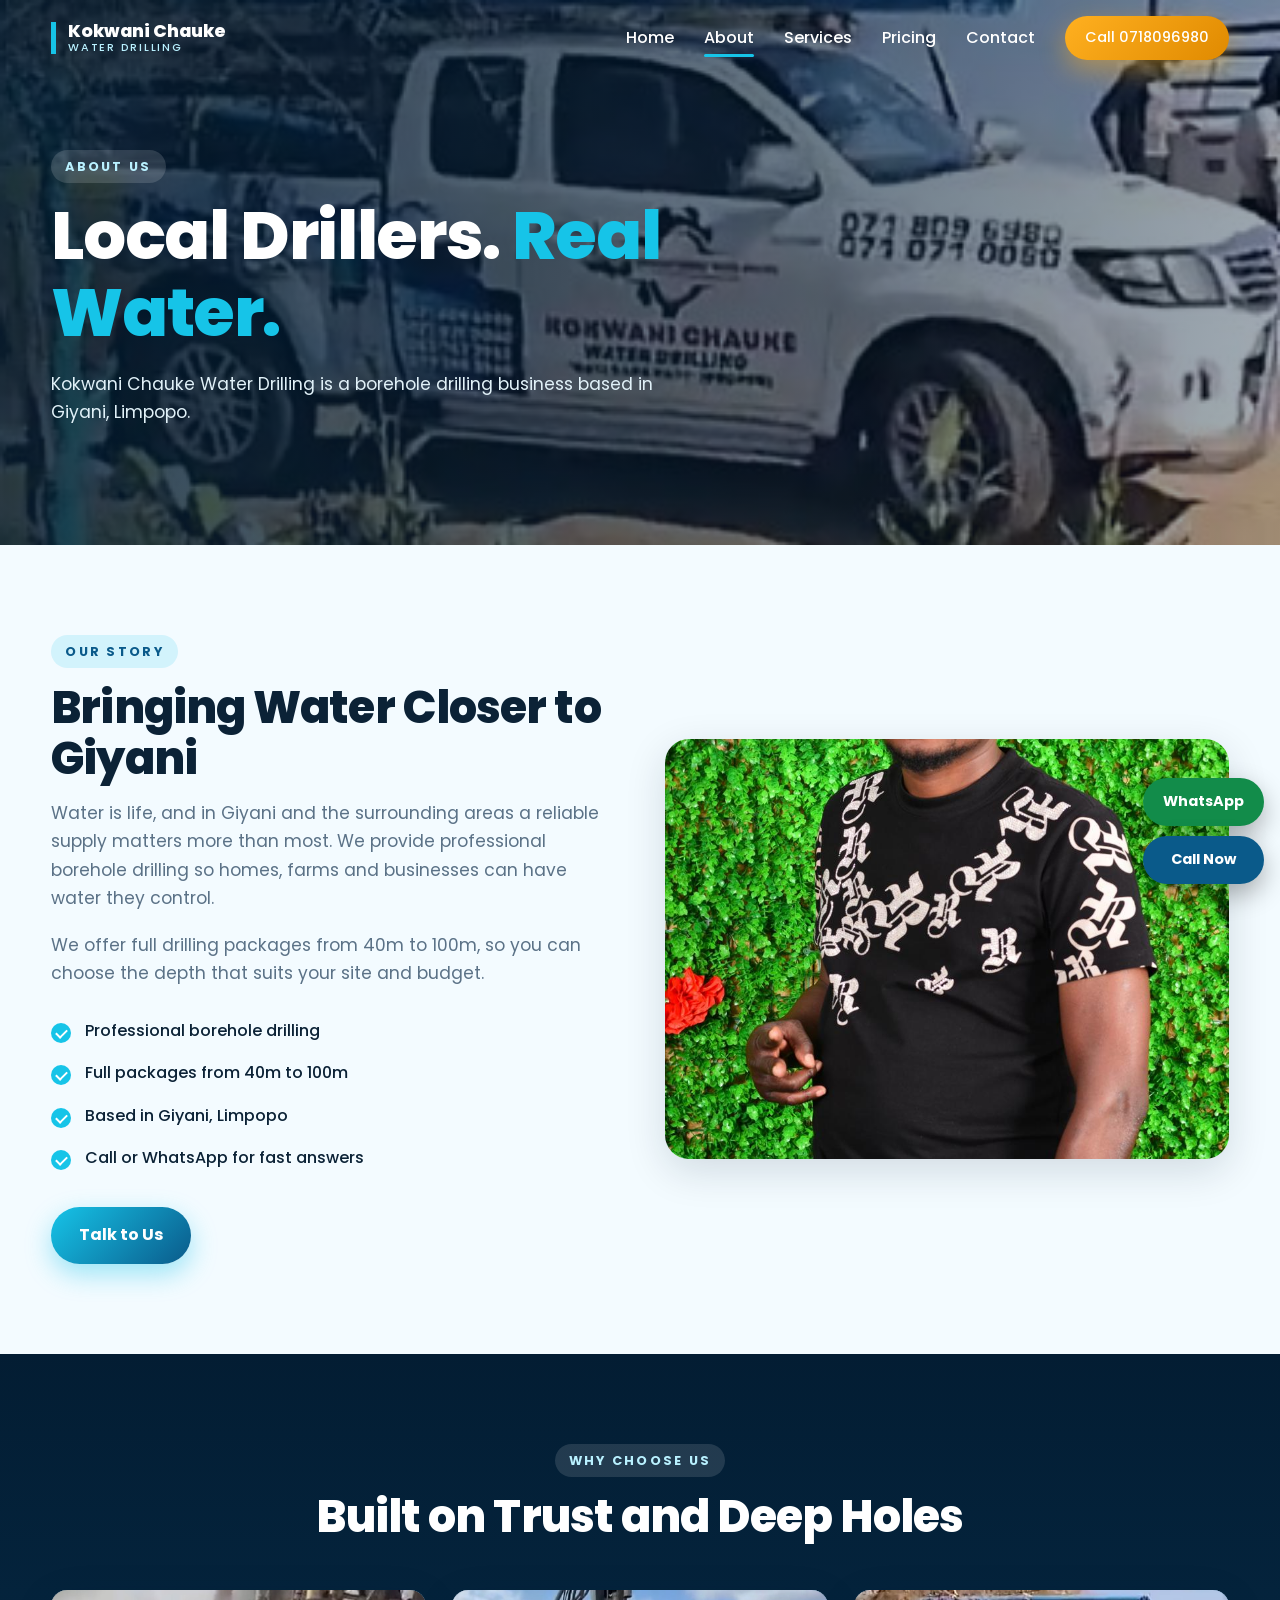
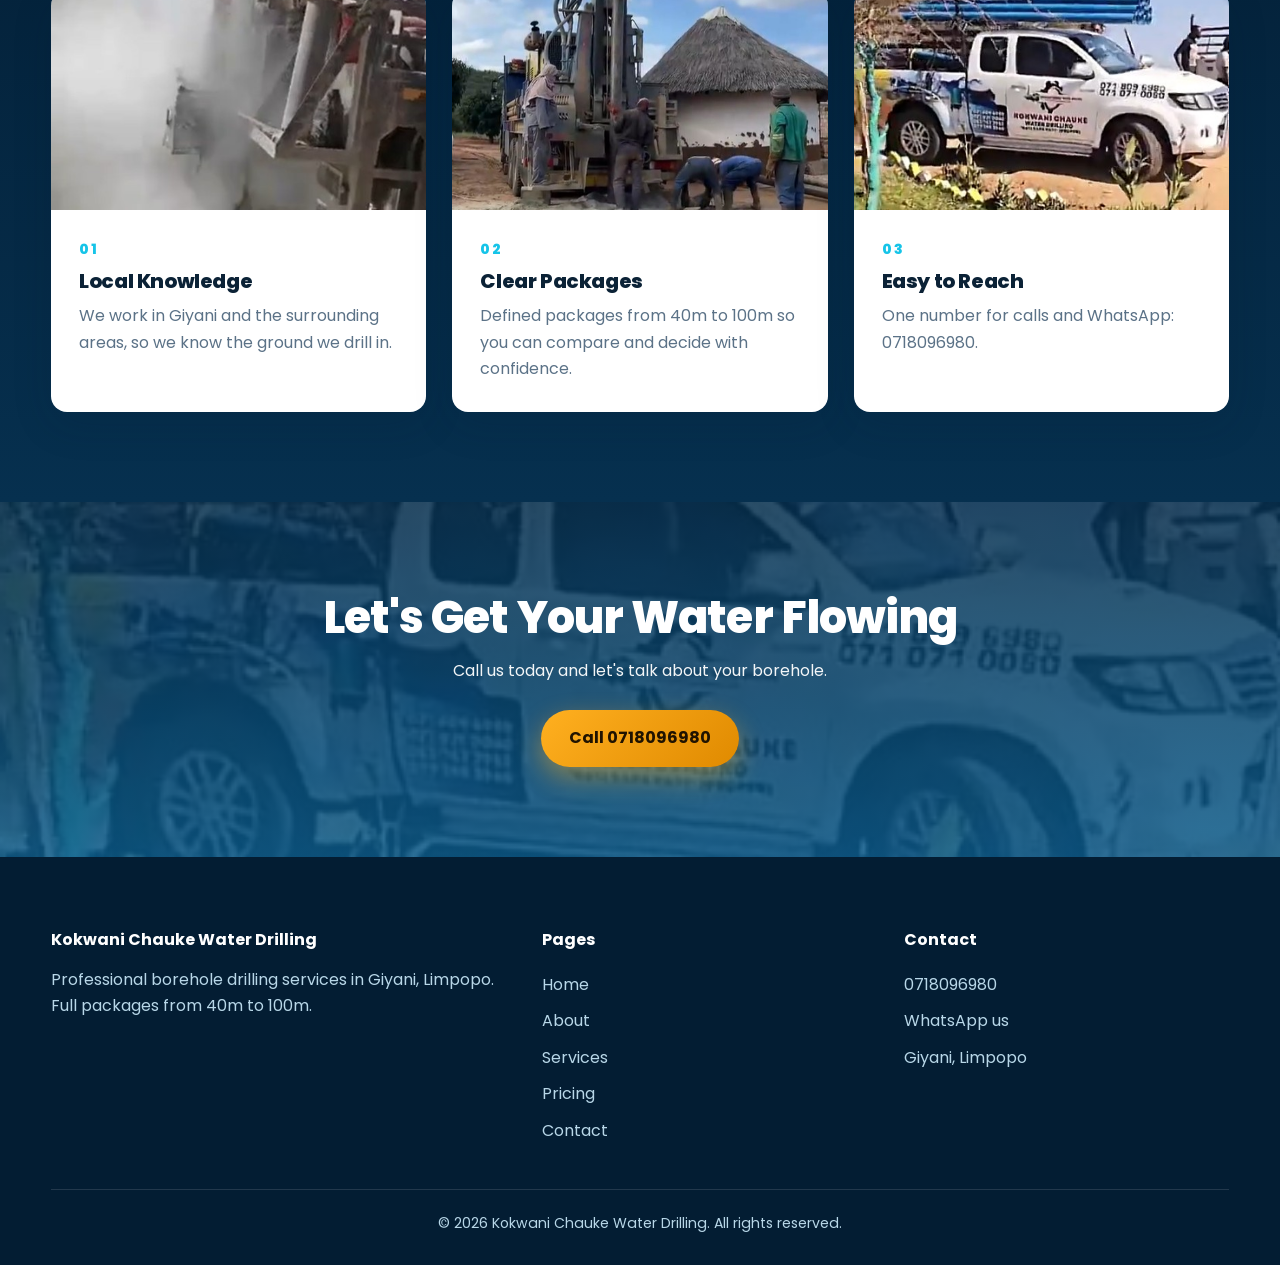
==== commit 9bd580c1: "Update image source in about.html" ====
--- a/about.html
+++ b/about.html
@@ -4,9 +4,9 @@
 <meta charset="UTF-8">
 <meta name="viewport" content="width=device-width, initial-scale=1.0">
 <title>About Us | Kokwani Chauke Water Drilling, Giyani</title>
-<meta name="description" content="Meet Kokwani Chauke Water Drilling, professional borehole drillers serving Giyani, Limpopo. Call 083 747 7953.">
+<meta name="description" content="Meet Kokwani Chauke Water Drilling, professional borehole drillers serving Giyani, Limpopo. Call 0718096980.">
 <meta property="og:title" content="About Us | Kokwani Chauke Water Drilling, Giyani">
-<meta property="og:description" content="Meet Kokwani Chauke Water Drilling, professional borehole drillers serving Giyani, Limpopo. Call 083 747 7953.">
+<meta property="og:description" content="Meet Kokwani Chauke Water Drilling, professional borehole drillers serving Giyani, Limpopo. Call 0718096980.">
 <meta property="og:type" content="website">
 <meta name="theme-color" content="#031d33">
 <link rel="preconnect" href="https://fonts.googleapis.com">
@@ -237,7 +237,7 @@
       <ul class="checks"><li>Professional borehole drilling</li><li>Full packages from 40m to 100m</li><li>Based in Giyani, Limpopo</li><li>Call or WhatsApp for fast answers</li></ul>
       <div style="margin-top:28px"><a href="contact.html" class="btn btn-aqua">Talk to Us</a></div>
     </div>
-    <div class="visual ph reveal r" style="--img:url(working4.jpg)" role="img" aria-label="Water borehole drilling rig"></div>
+    <div class="visual ph reveal r" style="--img:url(ownerpgp.jpeg)" role="img" aria-label="Water borehole drilling rig"></div>
   </div>
 </section>
 <section class="dark">
@@ -255,11 +255,11 @@
   <div class="container foot-grid">
     <div><h4>Kokwani Chauke Water Drilling</h4><p>Professional borehole drilling services in Giyani, Limpopo. Full packages from 40m to 100m.</p></div>
     <div><h4>Pages</h4><ul><li><a href="index.html">Home</a></li><li><a href="about.html">About</a></li><li><a href="services.html">Services</a></li><li><a href="pricing.html">Pricing</a></li><li><a href="contact.html">Contact</a></li></ul></div>
-    <div><h4>Contact</h4><ul><li><a href="tel:+27837477953">0718096980</a></li><li><a href="https://wa.me/27718096980">WhatsApp us</a></li><li>Giyani, Limpopo</li></ul></div>
+    <div><h4>Contact</h4><ul><li><a href="tel:+27718096980">0718096980</a></li><li><a href="https://wa.me/27718096980">WhatsApp us</a></li><li>Giyani, Limpopo</li></ul></div>
   </div>
   <div class="container copy">&copy; <span id="year">2026</span> Kokwani Chauke Water Drilling. All rights reserved.</div>
 </footer>
-<div class="float"><a class="fw" href="https://wa.me/27837477953">WhatsApp</a><a class="fc" href="tel:+27837477953">Call Now</a></div>
+<div class="float"><a class="fw" href="https://wa.me/27718096980">WhatsApp</a><a class="fc" href="tel:+27718096980">Call Now</a></div>
 <script>
 /* Kokwani Chauke Water Drilling - scripts */
 (function(){
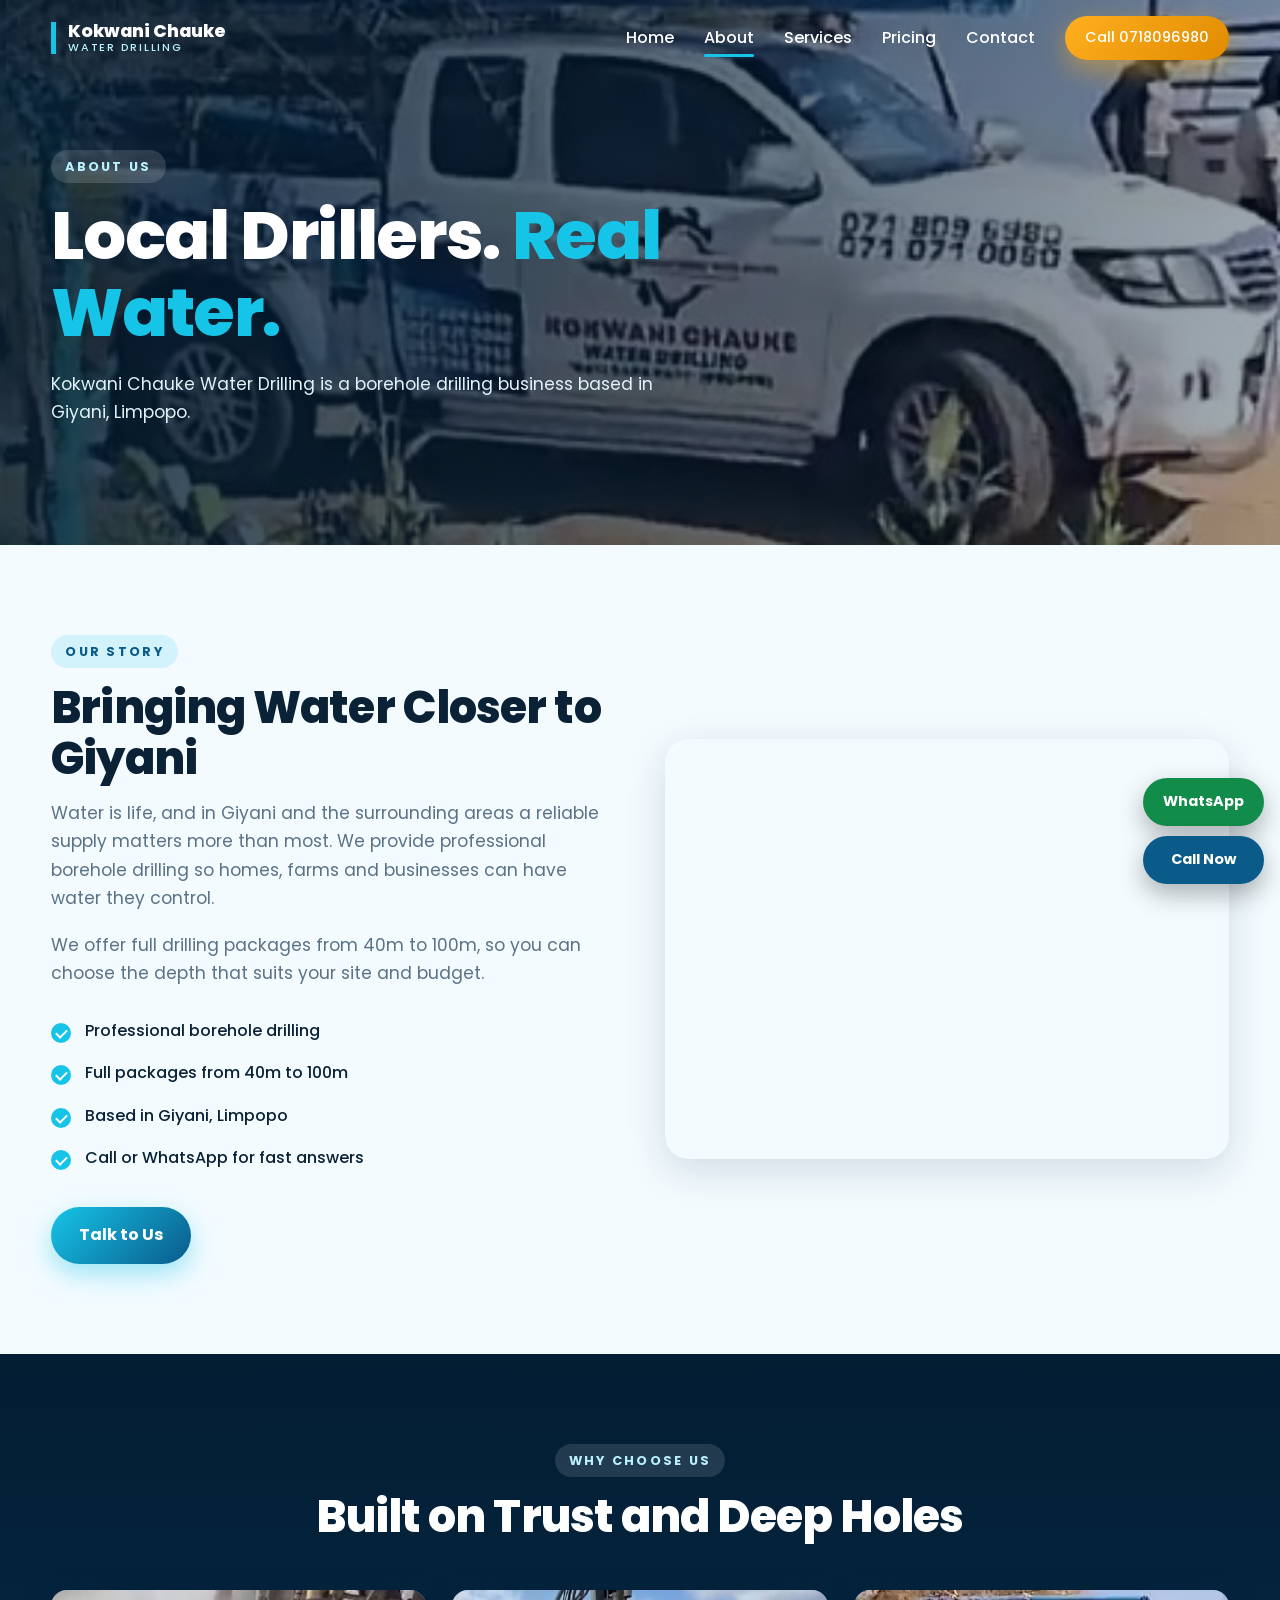
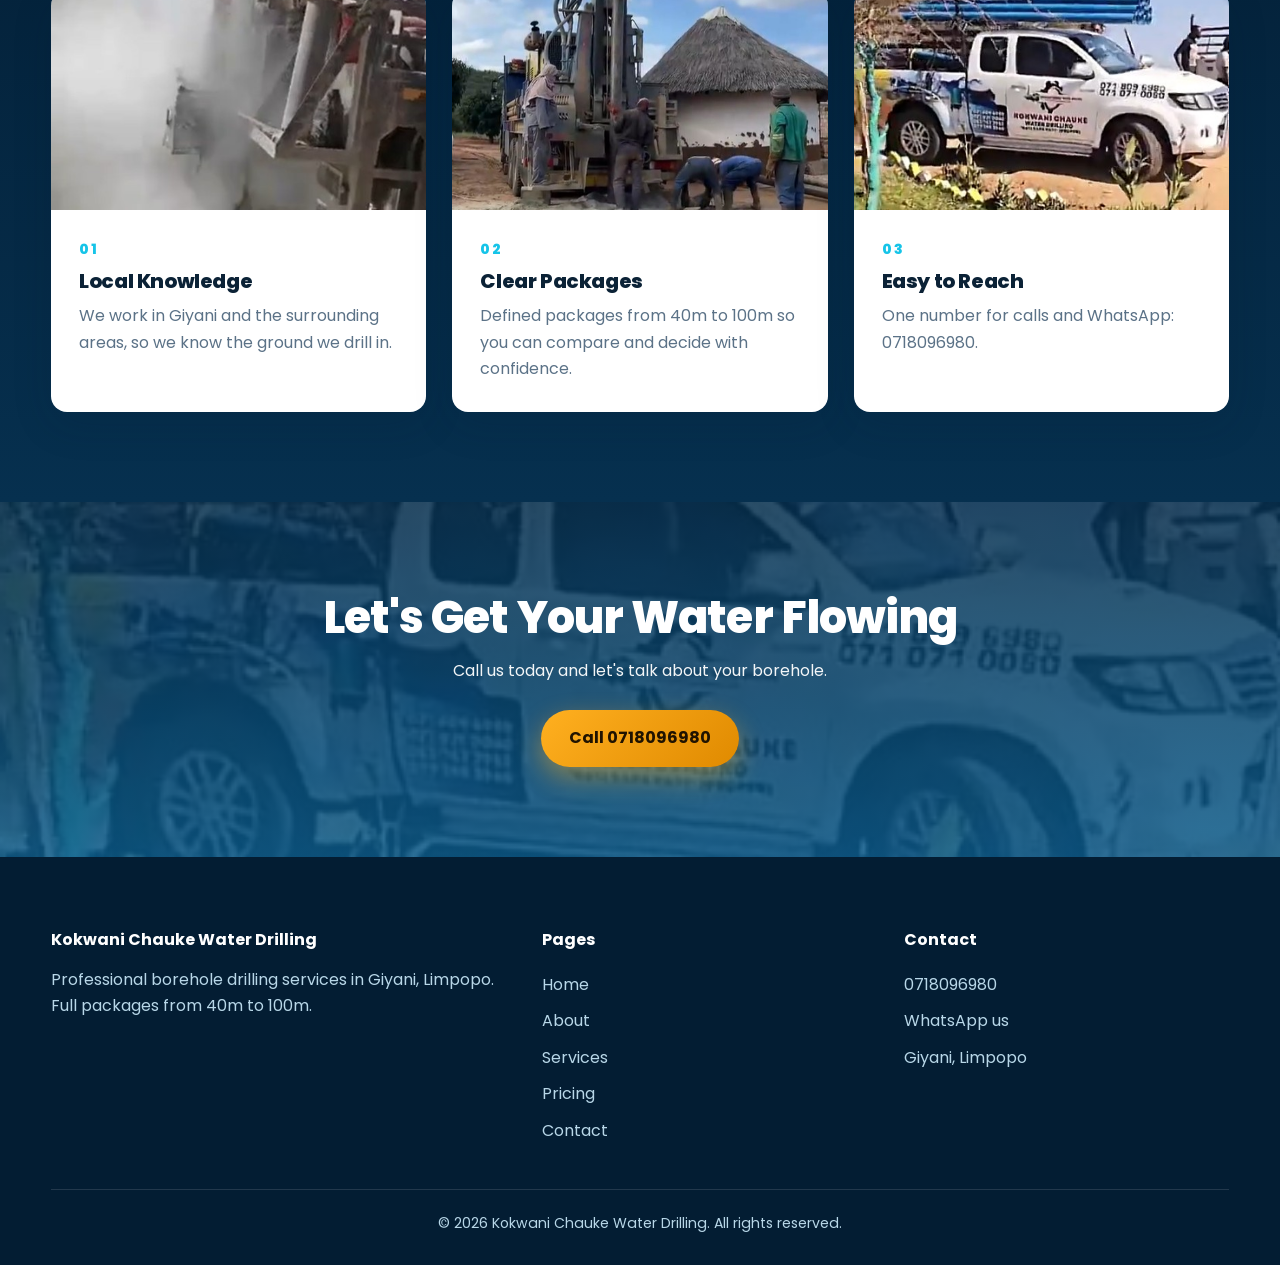
==== commit 7df940ee: "Update image source in about.html" ====
--- a/about.html
+++ b/about.html
@@ -237,7 +237,7 @@
       <ul class="checks"><li>Professional borehole drilling</li><li>Full packages from 40m to 100m</li><li>Based in Giyani, Limpopo</li><li>Call or WhatsApp for fast answers</li></ul>
       <div style="margin-top:28px"><a href="contact.html" class="btn btn-aqua">Talk to Us</a></div>
     </div>
-    <div class="visual ph reveal r" style="--img:url(ownerpgp.jpeg)" role="img" aria-label="Water borehole drilling rig"></div>
+    <div class="visual ph reveal r" style="--img:url(images kokwani chauke/ownerjpg2.jpg)" role="img" aria-label="Water borehole drilling rig"></div>
   </div>
 </section>
 <section class="dark">
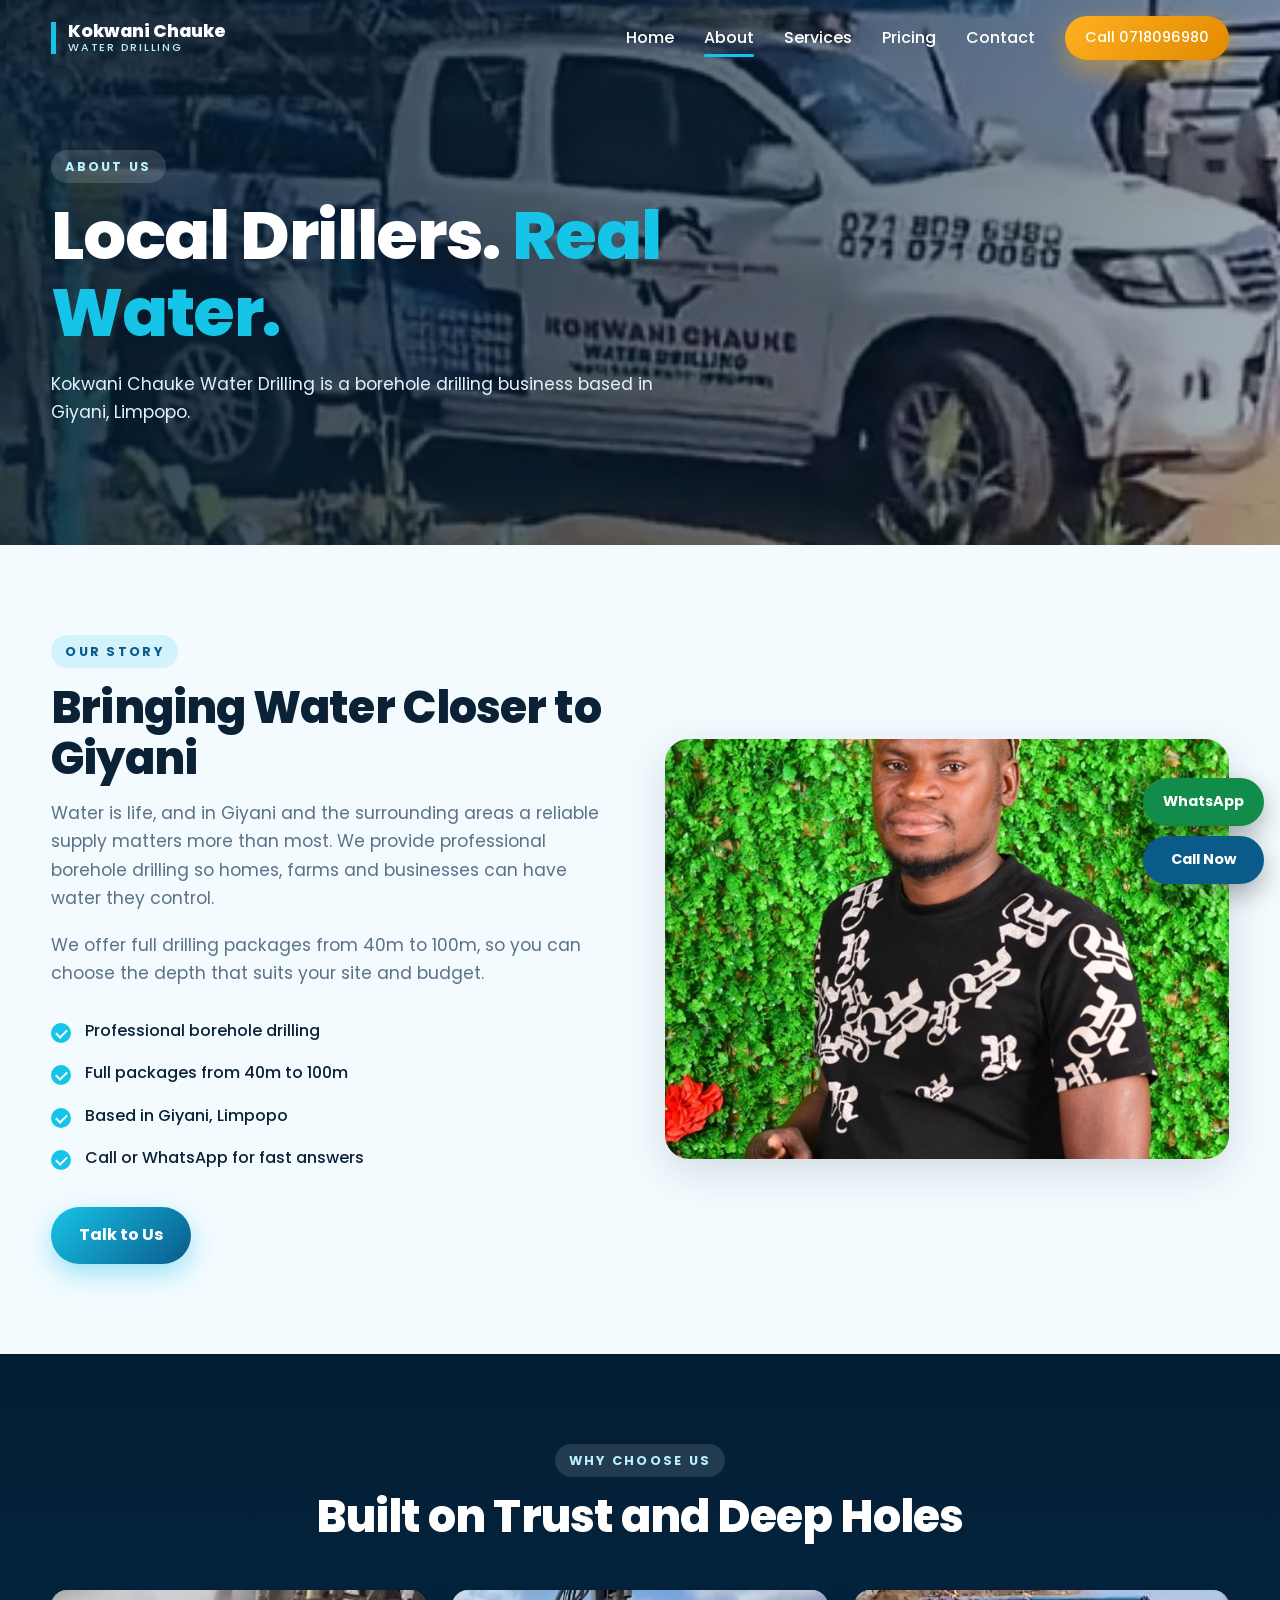
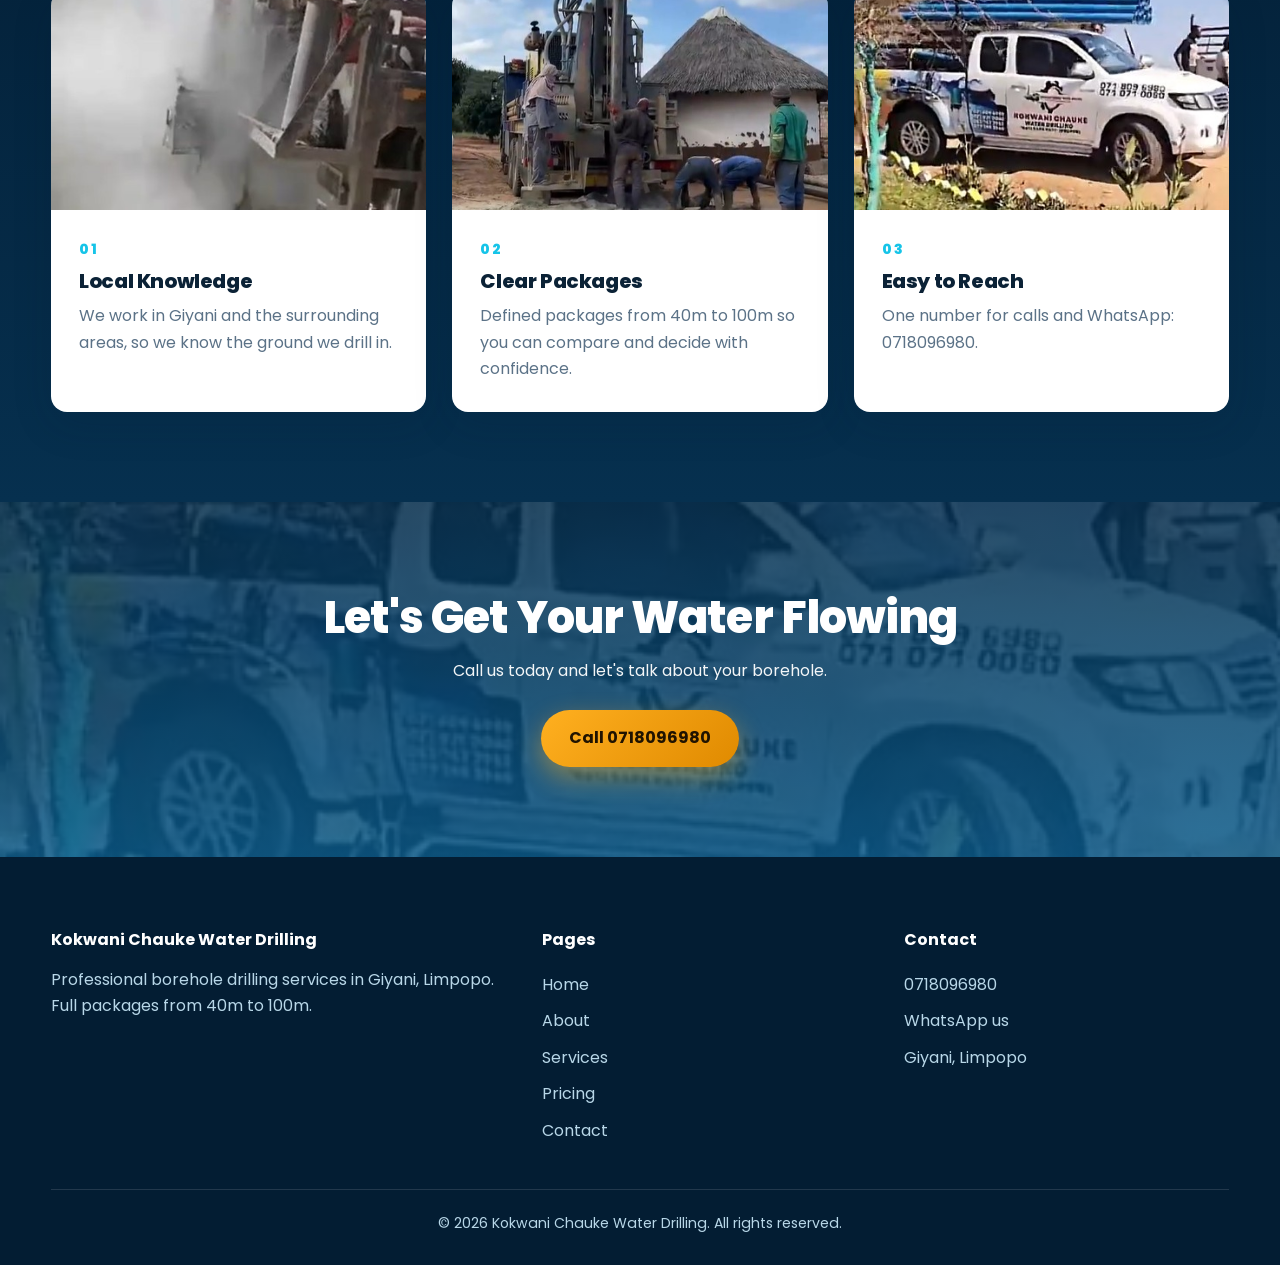
==== commit c3bdc317: "Update image source in about.html" ====
--- a/about.html
+++ b/about.html
@@ -237,7 +237,7 @@
       <ul class="checks"><li>Professional borehole drilling</li><li>Full packages from 40m to 100m</li><li>Based in Giyani, Limpopo</li><li>Call or WhatsApp for fast answers</li></ul>
       <div style="margin-top:28px"><a href="contact.html" class="btn btn-aqua">Talk to Us</a></div>
     </div>
-    <div class="visual ph reveal r" style="--img:url(images kokwani chauke/ownerjpg2.jpg)" role="img" aria-label="Water borehole drilling rig"></div>
+    <div class="visual ph reveal r" style="--img:url(ownerjpgcha.jpg)" role="img" aria-label="Water borehole drilling rig"></div>
   </div>
 </section>
 <section class="dark">
